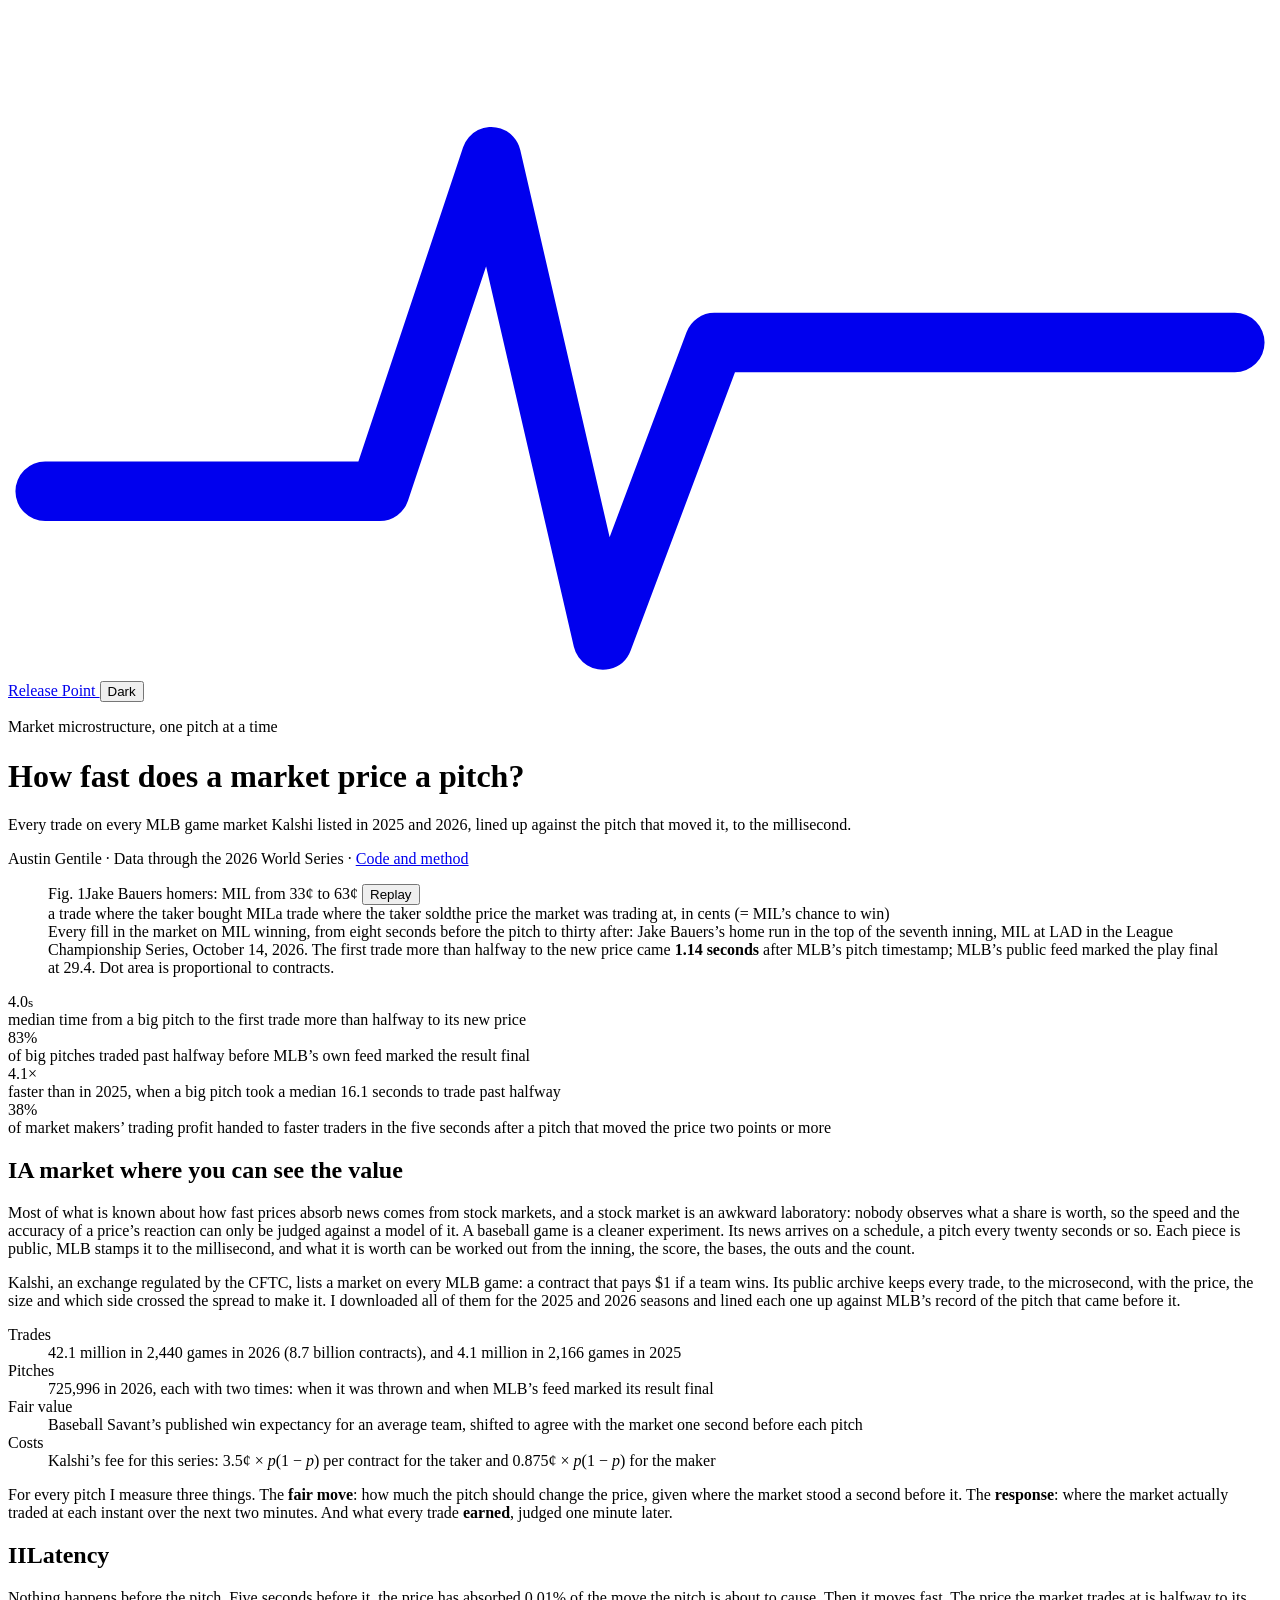
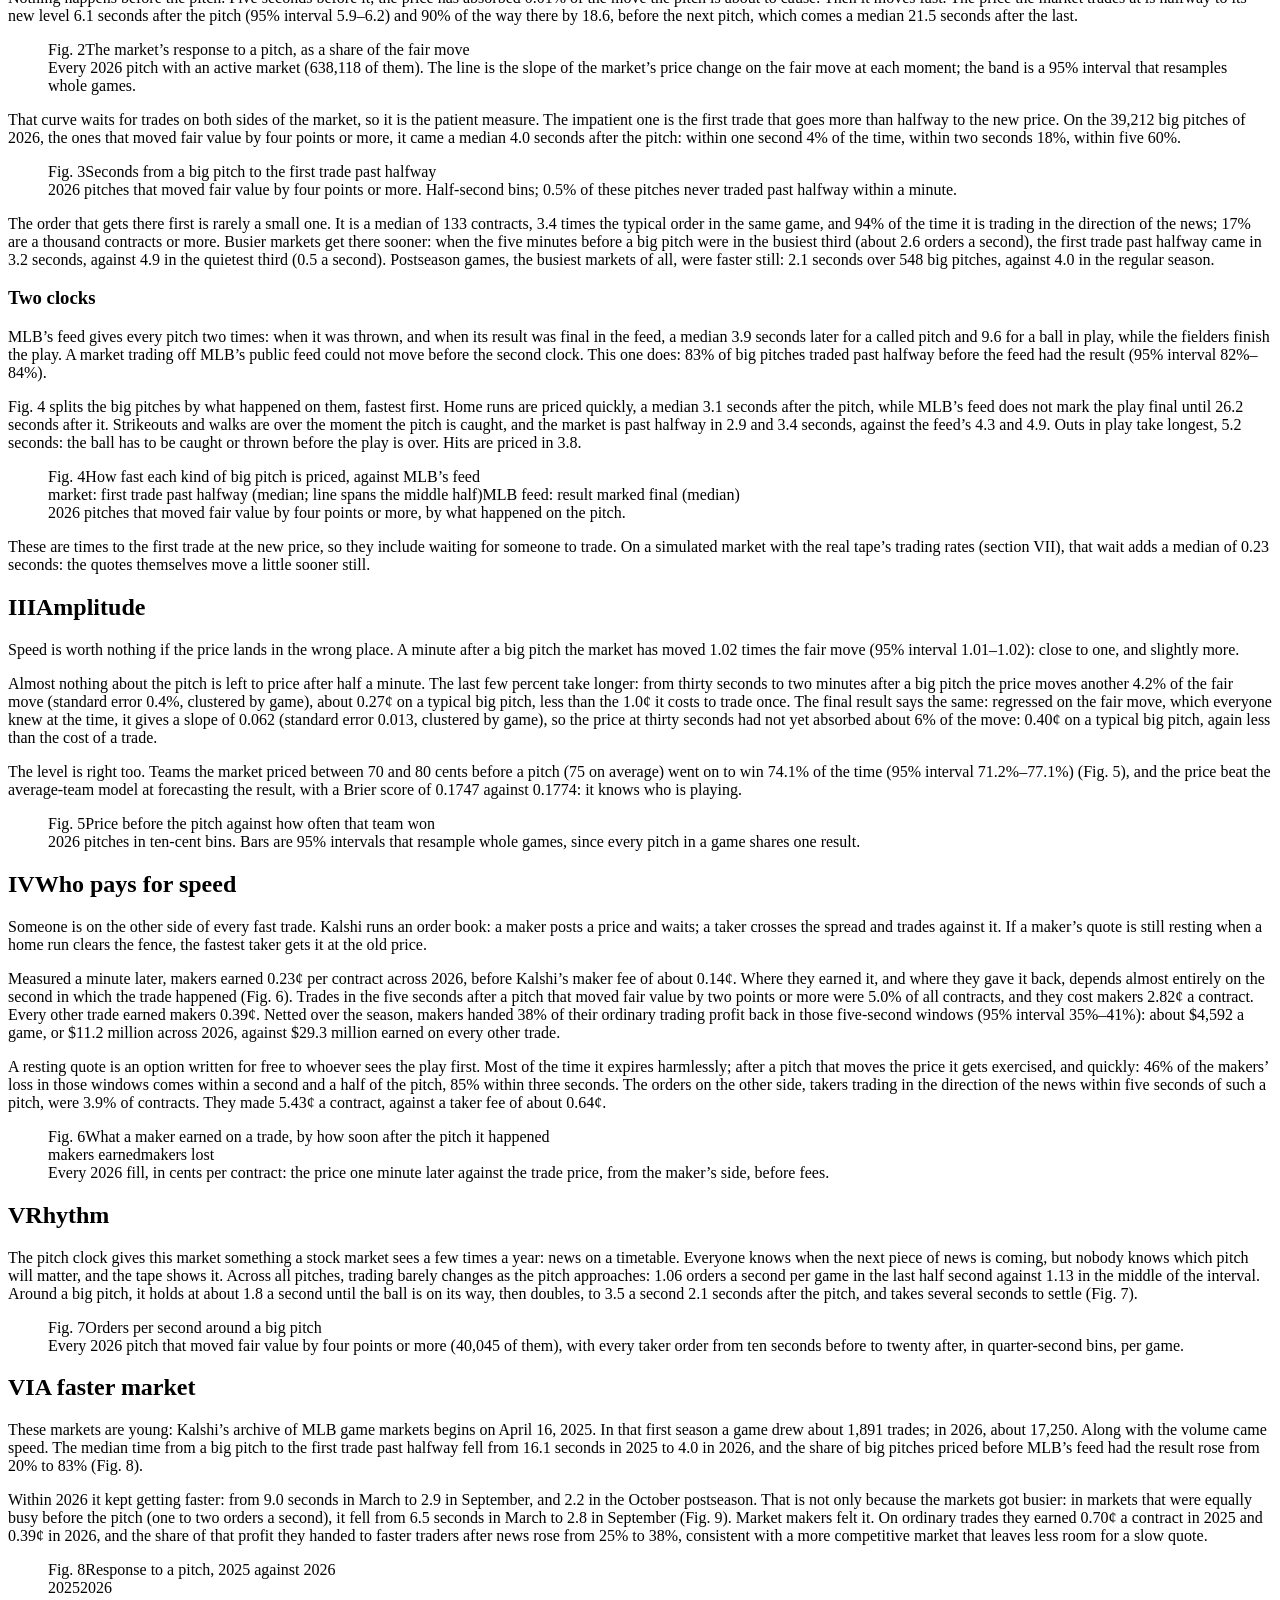
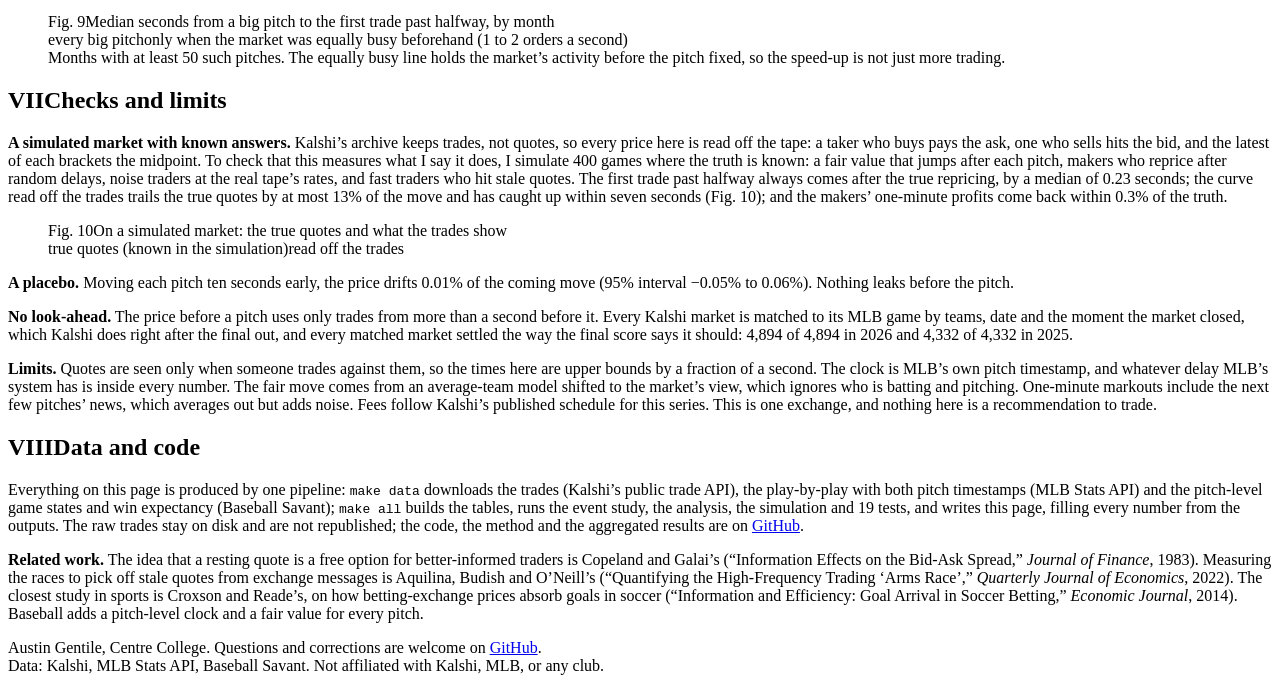
==== site/index.html @ 30d188ae "Add the page and share card" ====
<!doctype html>
<html lang="en">
<head>
<meta charset="utf-8">
<meta name="viewport" content="width=device-width, initial-scale=1">
<title>Release Point</title>
<meta name="description" content="How fast does a market price a pitch? 42.1 million trades on 2026 MLB game markets, lined up against every pitch to the millisecond.">
<meta property="og:title" content="Release Point: how fast does a market price a pitch?">
<meta property="og:description" content="42.1 million trades on 2026 MLB game markets, lined up against every pitch to the millisecond.">
<meta property="og:image" content="og.png">
<meta name="twitter:card" content="summary_large_image">
<link rel="icon" href="data:image/svg+xml,%3Csvg xmlns='http://www.w3.org/2000/svg' viewBox='0 0 32 32'%3E%3Crect width='32' height='32' rx='6' fill='%231d1a16'/%3E%3Cpath d='M5 21h7l3-11 3 16 3-9h6' fill='none' stroke='%23f4efe4' stroke-width='2.2' stroke-linecap='round' stroke-linejoin='round'/%3E%3C/svg%3E">
<link rel="preconnect" href="https://fonts.googleapis.com">
<link rel="preconnect" href="https://fonts.gstatic.com" crossorigin>
<link href="https://fonts.googleapis.com/css2?family=Cormorant+Garamond:wght@500;600&family=Instrument+Sans:wght@400;500;600;700&family=Source+Serif+4:ital,opsz,wght@0,8..60,400;0,8..60,600;1,8..60,400&display=swap" rel="stylesheet">
<link rel="stylesheet" href="assets/style.css">
<script>
  try { const t = localStorage.getItem("rp-theme"); if (t) document.documentElement.dataset.theme = t; } catch (e) {}
</script>
</head>
<body>
<div class="bar">
  <a class="mark" href="./" aria-label="Release Point">
    <svg viewBox="0 0 34 18" aria-hidden="true"><path d="M1 13h9l3-9 3 13 3-8h14" fill="none" stroke="currentColor" stroke-width="1.6" stroke-linecap="round" stroke-linejoin="round"/></svg>
    Release Point
  </a>
  <button class="theme" id="theme" type="button">Dark</button>
</div>

<header class="open">
  <p class="kicker">Market microstructure, one pitch at a time</p>
  <h1>How fast does a market price a pitch?</h1>
  <p class="dek">Every trade on every MLB game market Kalshi listed in 2025 and 2026, lined up against the pitch that moved it, to the millisecond.</p>
  <p class="byline">Austin Gentile &middot; Data through the 2026 World Series &middot; <a href="https://github.com/AustinsAnalytics/release-point">Code and method</a></p>
</header>

<main>
<figure class="plate">
  <div class="plate-inner">
    <div class="fig-head"><span class="fig-no">Fig. 1</span><span class="fig-title">Jake Bauers homers: MIL from 33&cent; to 63&cent;</span>
      <button class="replay" id="replay" type="button">Replay</button></div>
    <div class="legend"><span><i class="dot" style="background:var(--blue)"></i>a trade where the taker bought MIL</span><span><i class="dot" style="background:var(--red)"></i>a trade where the taker sold</span><span><i style="background:var(--ink)"></i>the price the market was trading at, in cents (= MIL&rsquo;s chance to win)</span></div>
    <div class="chart" id="fig-hero"></div>
    <figcaption>Every fill in the market on MIL winning, from eight seconds before the pitch to thirty after: Jake Bauers&rsquo;s home run in the top of the seventh inning, MIL at LAD in the League Championship Series, October 14, 2026. The first trade more than halfway to the new price came <strong>1.14 seconds</strong> after MLB&rsquo;s pitch timestamp; MLB&rsquo;s public feed marked the play final at 29.4. Dot area is proportional to contracts.</figcaption>
  </div>
</figure>

<div class="readings">
  <div class="reading"><div class="v">4.0<small>s</small></div><div class="l">median time from a big pitch to the first trade more than halfway to its new price</div></div>
  <div class="reading"><div class="v">83%</div><div class="l">of big pitches traded past halfway before MLB&rsquo;s own feed marked the result final</div></div>
  <div class="reading"><div class="v">4.1&times;</div><div class="l">faster than in 2025, when a big pitch took a median 16.1 seconds to trade past halfway</div></div>
  <div class="reading"><div class="v">38%</div><div class="l">of market makers&rsquo; trading profit handed to faster traders in the five seconds after a pitch that moved the price two points or more</div></div>
</div>

<section id="lab">
  <h2><span class="no">I</span>A market where you can see the value</h2>
  <div class="prose">
    <p>Most of what is known about how fast prices absorb news comes from stock markets, and a stock market is an awkward laboratory: nobody observes what a share is worth, so the speed and the accuracy of a price&rsquo;s reaction can only be judged against a model of it. A baseball game is a cleaner experiment. Its news arrives on a schedule, a pitch every twenty seconds or so. Each piece is public, MLB stamps it to the millisecond, and what it is worth can be worked out from the inning, the score, the bases, the outs and the count.</p>
    <p>Kalshi, an exchange regulated by the CFTC, lists a market on every MLB game: a contract that pays $1 if a team wins. Its public archive keeps every trade, to the microsecond, with the price, the size and which side crossed the spread to make it. I downloaded all of them for the 2025 and 2026 seasons and lined each one up against MLB&rsquo;s record of the pitch that came before it.</p>
    <dl class="facts">
      <dt>Trades</dt><dd><span class="num">42.1 million</span> in 2,440 games in 2026 (8.7 billion contracts), and <span class="num">4.1 million</span> in 2,166 games in 2025</dd>
      <dt>Pitches</dt><dd><span class="num">725,996</span> in 2026, each with two times: when it was thrown and when MLB&rsquo;s feed marked its result final</dd>
      <dt>Fair value</dt><dd>Baseball Savant&rsquo;s published win expectancy for an average team, shifted to agree with the market one second before each pitch</dd>
      <dt>Costs</dt><dd>Kalshi&rsquo;s fee for this series: 3.5&cent; &times; <i>p</i>(1 &minus; <i>p</i>) per contract for the taker and 0.875&cent; &times; <i>p</i>(1 &minus; <i>p</i>) for the maker</dd>
    </dl>
    <p>For every pitch I measure three things. The <strong>fair move</strong>: how much the pitch should change the price, given where the market stood a second before it. The <strong>response</strong>: where the market actually traded at each instant over the next two minutes. And what every trade <strong>earned</strong>, judged one minute later.</p>
  </div>
</section>

<section id="speed">
  <h2><span class="no">II</span>Latency</h2>
  <div class="prose">
    <p>Nothing happens before the pitch. Five seconds before it, the price has absorbed 0.01% of the move the pitch is about to cause. Then it moves fast. The price the market trades at is halfway to its new level <span class="num">6.1</span> seconds after the pitch (95% interval 5.9&ndash;6.2) and 90% of the way there by <span class="num">18.6</span>, before the next pitch, which comes a median 21.5 seconds after the last.</p>
  </div>
</section>
<figure class="plate">
  <div class="plate-inner">
    <div class="fig-head"><span class="fig-no">Fig. 2</span><span class="fig-title">The market&rsquo;s response to a pitch, as a share of the fair move</span></div>
    <div class="chart" id="fig-response" data-t50="6.055" data-t90="18.578"></div>
    <figcaption>Every 2026 pitch with an active market (638,118 of them). The line is the slope of the market&rsquo;s price change on the fair move at each moment; the band is a 95% interval that resamples whole games.</figcaption>
  </div>
</figure>
<section>
  <div class="prose">
    <p>That curve waits for trades on both sides of the market, so it is the patient measure. The impatient one is the first trade that goes more than halfway to the new price. On the 39,212 big pitches of 2026, the ones that moved fair value by four points or more, it came a median <span class="num">4.0</span> seconds after the pitch: within one second 4% of the time, within two seconds 18%, within five 60%.</p>
  </div>
</section>
<figure class="plate">
  <div class="plate-inner">
    <div class="fig-head"><span class="fig-no">Fig. 3</span><span class="fig-title">Seconds from a big pitch to the first trade past halfway</span></div>
    <div class="chart" id="fig-half" data-median="3.971"></div>
    <figcaption>2026 pitches that moved fair value by four points or more. Half-second bins; 0.5% of these pitches never traded past halfway within a minute.</figcaption>
  </div>
</figure>
<section>
  <div class="prose">
    <p>The order that gets there first is rarely a small one. It is a median of 133 contracts, 3.4 times the typical order in the same game, and 94% of the time it is trading in the direction of the news; 17% are a thousand contracts or more. Busier markets get there sooner: when the five minutes before a big pitch were in the busiest third (about 2.6 orders a second), the first trade past halfway came in 3.2 seconds, against 4.9 in the quietest third (0.5 a second). Postseason games, the busiest markets of all, were faster still: 2.1 seconds over 548 big pitches, against 4.0 in the regular season.</p>
  </div>
</section>
<section>
  <div class="prose">
    <h3>Two clocks</h3>
    <p>MLB&rsquo;s feed gives every pitch two times: when it was thrown, and when its result was final in the feed, a median 3.9 seconds later for a called pitch and 9.6 for a ball in play, while the fielders finish the play. A market trading off MLB&rsquo;s public feed could not move before the second clock. This one does: 83% of big pitches traded past halfway before the feed had the result (95% interval 82%&ndash;84%).</p>
    <p>Fig. 4 splits the big pitches by what happened on them, fastest first. Home runs are priced quickly, a median 3.1 seconds after the pitch, while MLB&rsquo;s feed does not mark the play final until 26.2 seconds after it. Strikeouts and walks are over the moment the pitch is caught, and the market is past halfway in 2.9 and 3.4 seconds, against the feed&rsquo;s 4.3 and 4.9. Outs in play take longest, 5.2 seconds: the ball has to be caught or thrown before the play is over. Hits are priced in 3.8.</p>
  </div>
</section>
<figure class="plate">
  <div class="plate-inner">
    <div class="fig-head"><span class="fig-no">Fig. 4</span><span class="fig-title">How fast each kind of big pitch is priced, against MLB&rsquo;s feed</span></div>
    <div class="legend"><span><i class="dot" style="background:var(--blue)"></i>market: first trade past halfway (median; line spans the middle half)</span><span><i class="dot" style="background:var(--red)"></i>MLB feed: result marked final (median)</span></div>
    <div class="chart" id="fig-kinds"></div>
    <figcaption>2026 pitches that moved fair value by four points or more, by what happened on the pitch.</figcaption>
  </div>
</figure>
<section>
  <div class="prose">
    <p class="aside">These are times to the first trade at the new price, so they include waiting for someone to trade. On a simulated market with the real tape&rsquo;s trading rates (section VII), that wait adds a median of 0.23 seconds: the quotes themselves move a little sooner still.</p>
  </div>
</section>

<section id="accuracy">
  <h2><span class="no">III</span>Amplitude</h2>
  <div class="prose">
    <p>Speed is worth nothing if the price lands in the wrong place. A minute after a big pitch the market has moved <span class="num">1.02</span> times the fair move (95% interval 1.01&ndash;1.02): close to one, and slightly more.</p>
    <p>Almost nothing about the pitch is left to price after half a minute. The last few percent take longer: from thirty seconds to two minutes after a big pitch the price moves another 4.2% of the fair move (standard error 0.4%, clustered by game), about 0.27&cent; on a typical big pitch, less than the 1.0&cent; it costs to trade once. The final result says the same: regressed on the fair move, which everyone knew at the time, it gives a slope of 0.062 (standard error 0.013, clustered by game), so the price at thirty seconds had not yet absorbed about 6% of the move: 0.40&cent; on a typical big pitch, again less than the cost of a trade.</p>
    <p>The level is right too. Teams the market priced between 70 and 80 cents before a pitch (75 on average) went on to win 74.1% of the time (95% interval 71.2%&ndash;77.1%) (Fig. 5), and the price beat the average-team model at forecasting the result, with a Brier score of 0.1747 against 0.1774: it knows who is playing.</p>
  </div>
</section>
<figure class="plate">
  <div class="plate-inner">
    <div class="fig-head"><span class="fig-no">Fig. 5</span><span class="fig-title">Price before the pitch against how often that team won</span></div>
    <div class="chart" id="fig-cal" style="max-width:520px"></div>
    <figcaption>2026 pitches in ten-cent bins. Bars are 95% intervals that resample whole games, since every pitch in a game shares one result.</figcaption>
  </div>
</figure>

<section id="cost">
  <h2><span class="no">IV</span>Who pays for speed</h2>
  <div class="prose">
    <p>Someone is on the other side of every fast trade. Kalshi runs an order book: a maker posts a price and waits; a taker crosses the spread and trades against it. If a maker&rsquo;s quote is still resting when a home run clears the fence, the fastest taker gets it at the old price.</p>
    <p>Measured a minute later, makers earned 0.23&cent; per contract across 2026, before Kalshi&rsquo;s maker fee of about 0.14&cent;. Where they earned it, and where they gave it back, depends almost entirely on the second in which the trade happened (Fig. 6). Trades in the five seconds after a pitch that moved fair value by two points or more were 5.0% of all contracts, and they cost makers 2.82&cent; a contract. Every other trade earned makers 0.39&cent;. Netted over the season, makers handed 38% of their ordinary trading profit back in those five-second windows (95% interval 35%&ndash;41%): about $4,592 a game, or $11.2 million across 2026, against $29.3 million earned on every other trade.</p>
    <p>A resting quote is an option written for free to whoever sees the play first. Most of the time it expires harmlessly; after a pitch that moves the price it gets exercised, and quickly: 46% of the makers&rsquo; loss in those windows comes within a second and a half of the pitch, 85% within three seconds. The orders on the other side, takers trading in the direction of the news within five seconds of such a pitch, were 3.9% of contracts. They made 5.43&cent; a contract, against a taker fee of about 0.64&cent;.</p>
  </div>
</section>
<figure class="plate">
  <div class="plate-inner">
    <div class="fig-head"><span class="fig-no">Fig. 6</span><span class="fig-title">What a maker earned on a trade, by how soon after the pitch it happened</span></div>
    <div class="legend"><span><i class="band" style="background:var(--blue)"></i>makers earned</span><span><i class="band" style="background:var(--red)"></i>makers lost</span></div>
    <div class="chart" id="fig-markouts"></div>
    <figcaption>Every 2026 fill, in cents per contract: the price one minute later against the trade price, from the maker&rsquo;s side, before fees.</figcaption>
  </div>
</figure>

<section id="rhythm">
  <h2><span class="no">V</span>Rhythm</h2>
  <div class="prose">
    <p>The pitch clock gives this market something a stock market sees a few times a year: news on a timetable. Everyone knows when the next piece of news is coming, but nobody knows which pitch will matter, and the tape shows it. Across all pitches, trading barely changes as the pitch approaches: 1.06 orders a second per game in the last half second against 1.13 in the middle of the interval. Around a big pitch, it holds at about 1.8 a second until the ball is on its way, then doubles, to 3.5 a second 2.1 seconds after the pitch, and takes several seconds to settle (Fig. 7).</p>
  </div>
</section>
<figure class="plate">
  <div class="plate-inner">
    <div class="fig-head"><span class="fig-no">Fig. 7</span><span class="fig-title">Orders per second around a big pitch</span></div>
    <div class="chart" id="fig-pulse"></div>
    <figcaption>Every 2026 pitch that moved fair value by four points or more (40,045 of them), with every taker order from ten seconds before to twenty after, in quarter-second bins, per game.</figcaption>
  </div>
</figure>

<section id="seasons">
  <h2><span class="no">VI</span>A faster market</h2>
  <div class="prose">
    <p>These markets are young: Kalshi&rsquo;s archive of MLB game markets begins on April 16, 2025. In that first season a game drew about 1,891 trades; in 2026, about 17,250. Along with the volume came speed. The median time from a big pitch to the first trade past halfway fell from 16.1 seconds in 2025 to 4.0 in 2026, and the share of big pitches priced before MLB&rsquo;s feed had the result rose from 20% to 83% (Fig. 8).</p>
    <p>Within 2026 it kept getting faster: from 9.0 seconds in March to 2.9 in September, and 2.2 in the October postseason. That is not only because the markets got busier: in markets that were equally busy before the pitch (one to two orders a second), it fell from 6.5 seconds in March to 2.8 in September (Fig. 9). Market makers felt it. On ordinary trades they earned 0.70&cent; a contract in 2025 and 0.39&cent; in 2026, and the share of that profit they handed to faster traders after news rose from 25% to 38%, consistent with a more competitive market that leaves less room for a slow quote.</p>
  </div>
</section>
<figure class="plate">
  <div class="plate-inner">
    <div class="fig-head"><span class="fig-no">Fig. 8</span><span class="fig-title">Response to a pitch, 2025 against 2026</span></div>
    <div class="legend"><span><i style="background:var(--red)"></i>2025</span><span><i style="background:var(--blue)"></i>2026</span></div>
    <div class="chart" id="fig-seasons"></div>
  </div>
</figure>
<figure class="plate">
  <div class="plate-inner">
    <div class="fig-head"><span class="fig-no">Fig. 9</span><span class="fig-title">Median seconds from a big pitch to the first trade past halfway, by month</span></div>
    <div class="legend"><span><i class="dot" style="background:var(--blue)"></i>every big pitch</span><span><i class="dot" style="background:var(--red)"></i>only when the market was equally busy beforehand (1 to 2 orders a second)</span></div>
    <div class="chart" id="fig-monthly"></div>
    <figcaption>Months with at least 50 such pitches. The equally busy line holds the market&rsquo;s activity before the pitch fixed, so the speed-up is not just more trading.</figcaption>
  </div>
</figure>

<section id="checks">
  <h2><span class="no">VII</span>Checks and limits</h2>
  <div class="prose">
    <p><strong>A simulated market with known answers.</strong> Kalshi&rsquo;s archive keeps trades, not quotes, so every price here is read off the tape: a taker who buys pays the ask, one who sells hits the bid, and the latest of each brackets the midpoint. To check that this measures what I say it does, I simulate 400 games where the truth is known: a fair value that jumps after each pitch, makers who reprice after random delays, noise traders at the real tape&rsquo;s rates, and fast traders who hit stale quotes. The first trade past halfway always comes after the true repricing, by a median of 0.23 seconds; the curve read off the trades trails the true quotes by at most 13% of the move and has caught up within seven seconds (Fig. 10); and the makers&rsquo; one-minute profits come back within 0.3% of the truth.</p>
  </div>
</section>
<figure class="plate">
  <div class="plate-inner">
    <div class="fig-head"><span class="fig-no">Fig. 10</span><span class="fig-title">On a simulated market: the true quotes and what the trades show</span></div>
    <div class="legend"><span><i style="background:var(--red)"></i>true quotes (known in the simulation)</span><span><i style="background:var(--blue)"></i>read off the trades</span></div>
    <div class="chart" id="fig-sim"></div>
  </div>
</figure>
<section>
  <div class="prose">
    <p><strong>A placebo.</strong> Moving each pitch ten seconds early, the price drifts 0.01% of the coming move (95% interval −0.05% to 0.06%). Nothing leaks before the pitch.</p>
    <p><strong>No look-ahead.</strong> The price before a pitch uses only trades from more than a second before it. Every Kalshi market is matched to its MLB game by teams, date and the moment the market closed, which Kalshi does right after the final out, and every matched market settled the way the final score says it should: 4,894 of 4,894 in 2026 and 4,332 of 4,332 in 2025.</p>
    <p><strong>Limits.</strong> Quotes are seen only when someone trades against them, so the times here are upper bounds by a fraction of a second. The clock is MLB&rsquo;s own pitch timestamp, and whatever delay MLB&rsquo;s system has is inside every number. The fair move comes from an average-team model shifted to the market&rsquo;s view, which ignores who is batting and pitching. One-minute markouts include the next few pitches&rsquo; news, which averages out but adds noise. Fees follow Kalshi&rsquo;s published schedule for this series. This is one exchange, and nothing here is a recommendation to trade.</p>
  </div>
</section>

<section id="method">
  <h2><span class="no">VIII</span>Data and code</h2>
  <div class="prose">
    <p>Everything on this page is produced by one pipeline: <code>make data</code> downloads the trades (Kalshi&rsquo;s public trade API), the play-by-play with both pitch timestamps (MLB Stats API) and the pitch-level game states and win expectancy (Baseball Savant); <code>make all</code> builds the tables, runs the event study, the analysis, the simulation and 19 tests, and writes this page, filling every number from the outputs. The raw trades stay on disk and are not republished; the code, the method and the aggregated results are on <a href="https://github.com/AustinsAnalytics/release-point">GitHub</a>.</p>
    <p><strong>Related work.</strong> The idea that a resting quote is a free option for better-informed traders is Copeland and Galai&rsquo;s (&ldquo;Information Effects on the Bid-Ask Spread,&rdquo; <i>Journal of Finance</i>, 1983). Measuring the races to pick off stale quotes from exchange messages is Aquilina, Budish and O&rsquo;Neill&rsquo;s (&ldquo;Quantifying the High-Frequency Trading &lsquo;Arms Race&rsquo;,&rdquo; <i>Quarterly Journal of Economics</i>, 2022). The closest study in sports is Croxson and Reade&rsquo;s, on how betting-exchange prices absorb goals in soccer (&ldquo;Information and Efficiency: Goal Arrival in Soccer Betting,&rdquo; <i>Economic Journal</i>, 2014). Baseball adds a pitch-level clock and a fair value for every pitch.</p>
  </div>
</section>
</main>

<footer>
  <div class="cols">
    <div>Austin Gentile, Centre College. Questions and corrections are welcome on <a href="https://github.com/AustinsAnalytics/release-point">GitHub</a>.</div>
    <div>Data: Kalshi, MLB Stats API, Baseball Savant. Not affiliated with Kalshi, MLB, or any club.</div>
  </div>
</footer>

<script src="assets/charts.js"></script>
<script src="assets/figures.js"></script>
<script>
  (() => {
    const b = document.getElementById("theme");
    const dark = () => document.documentElement.dataset.theme ? document.documentElement.dataset.theme === "dark"
      : matchMedia("(prefers-color-scheme: dark)").matches;
    const label = () => (b.textContent = dark() ? "Light" : "Dark");
    label();
    b.addEventListener("click", () => {
      const t = dark() ? "light" : "dark";
      document.documentElement.dataset.theme = t;
      try { localStorage.setItem("rp-theme", t); } catch (e) {}
      label();
      window.dispatchEvent(new Event("themechange"));
    });
    matchMedia("(prefers-color-scheme: dark)").addEventListener("change", () => { label(); window.dispatchEvent(new Event("themechange")); });
  })();
</script>
</body>
</html>
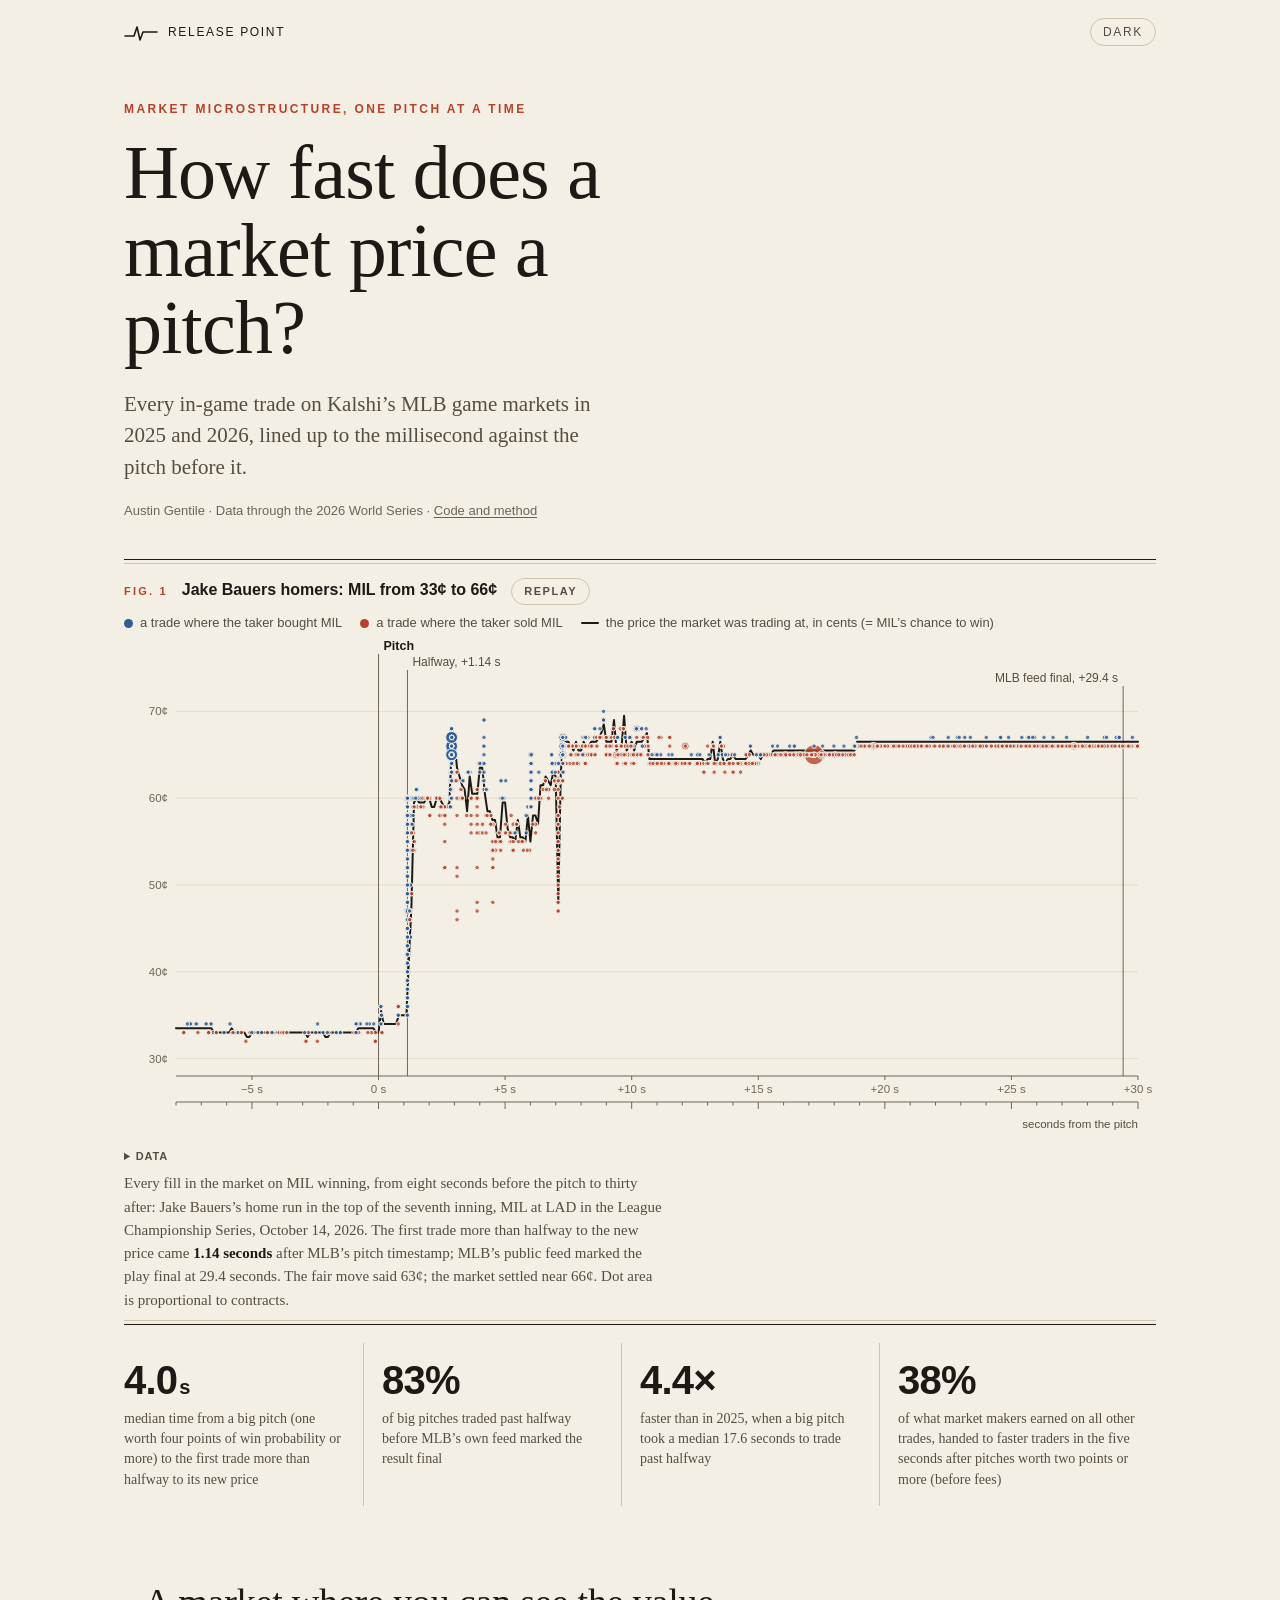
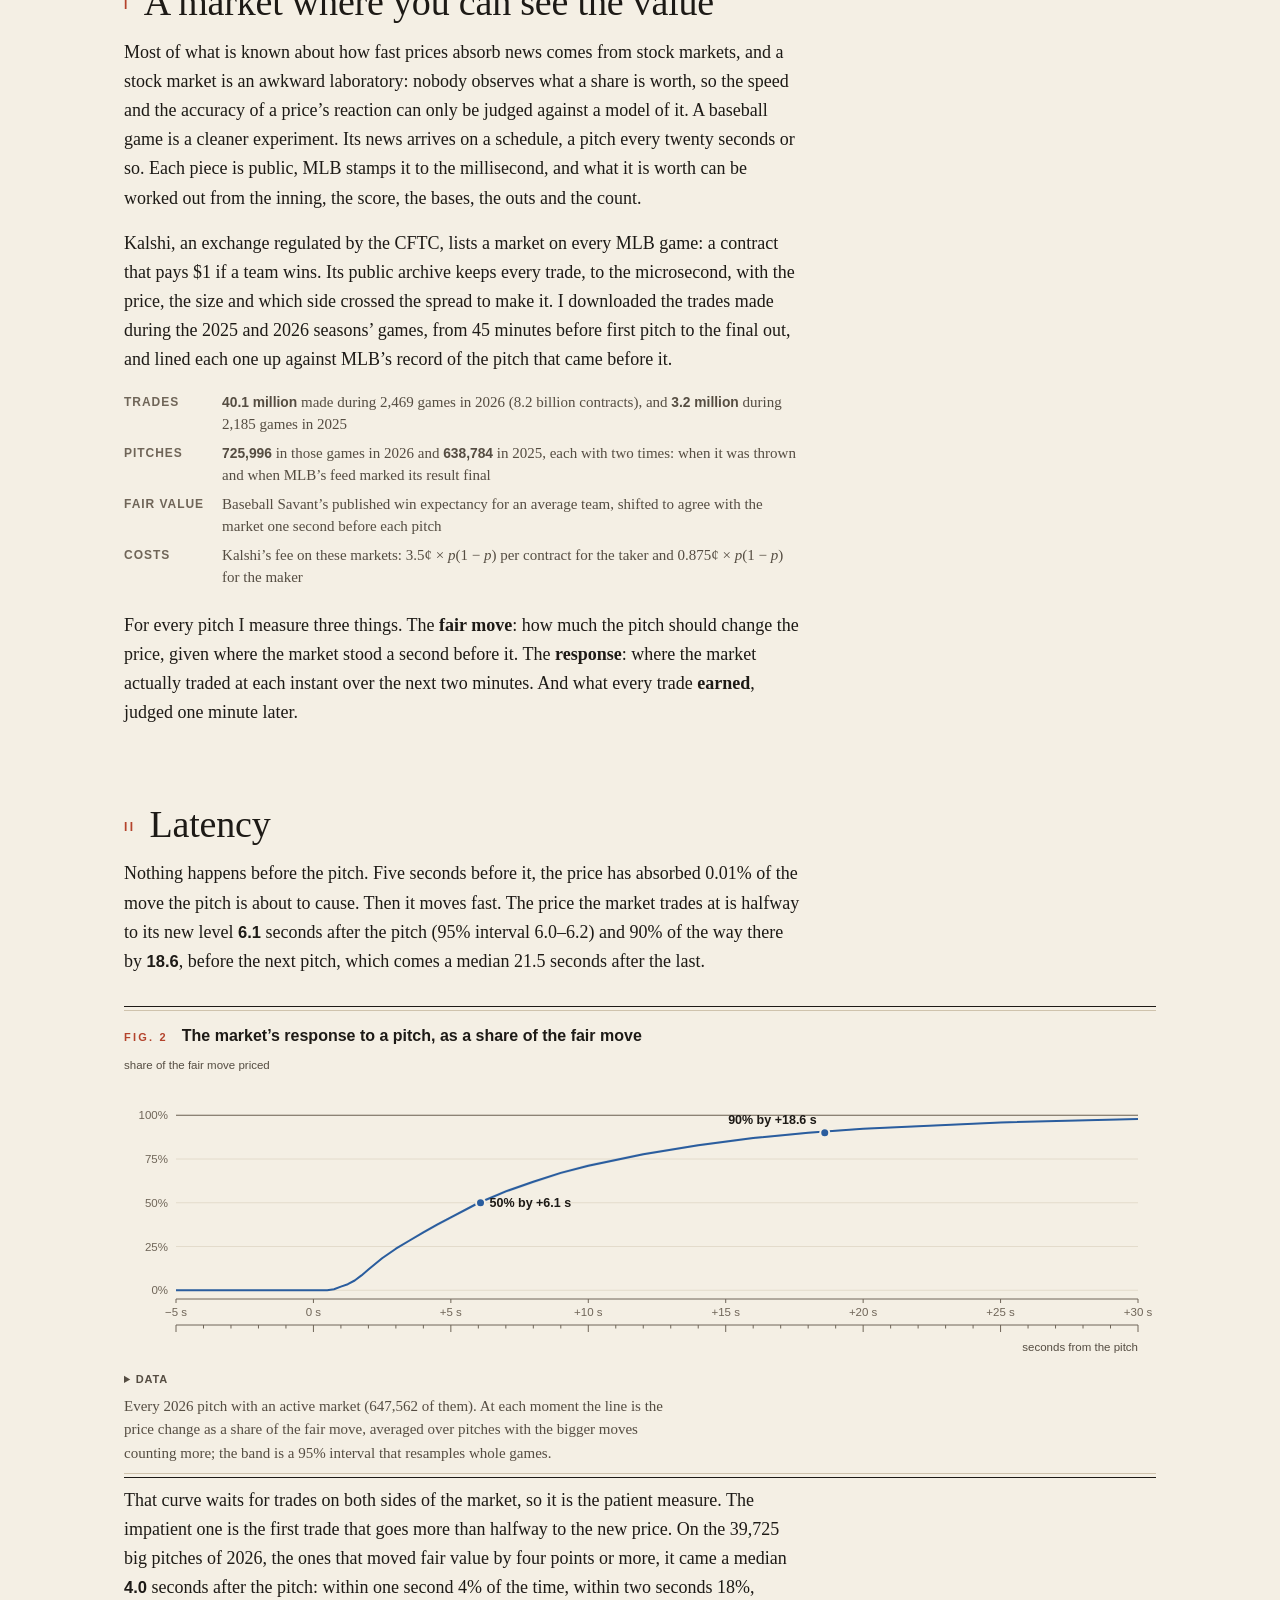
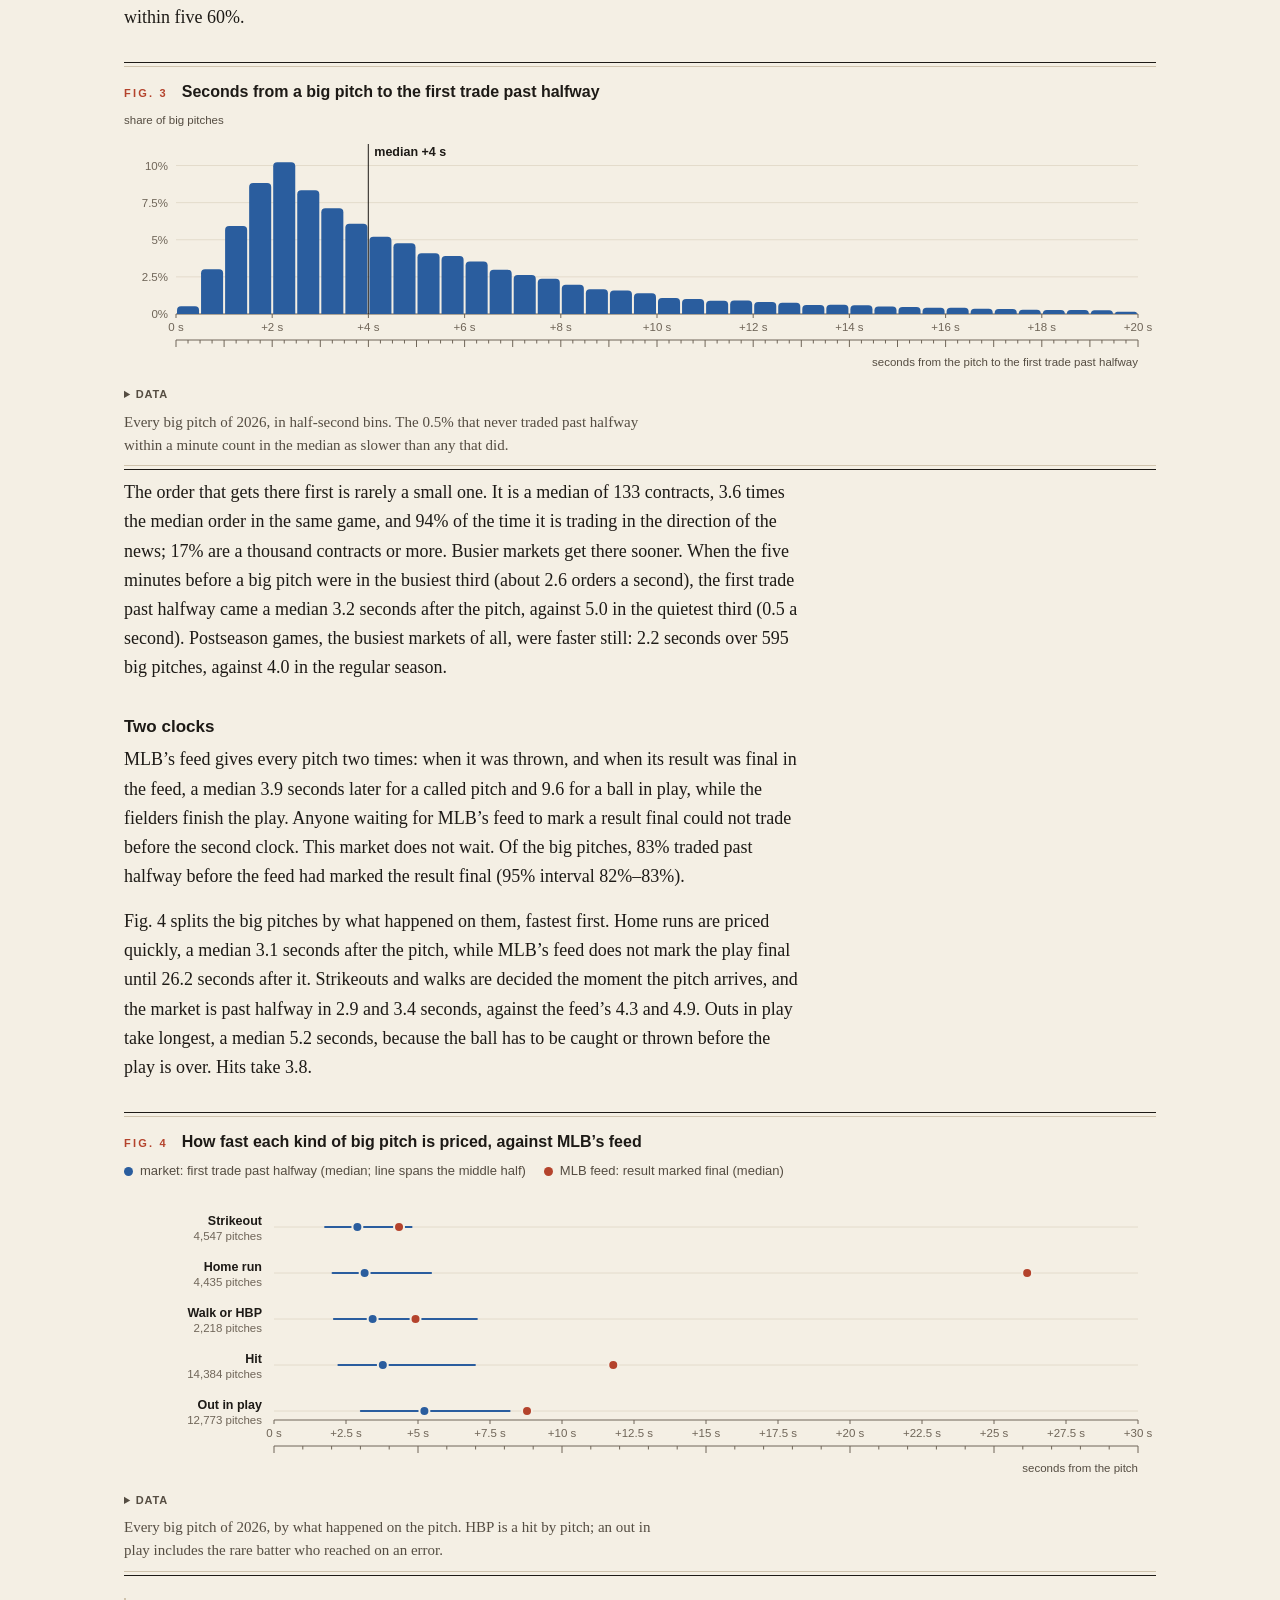
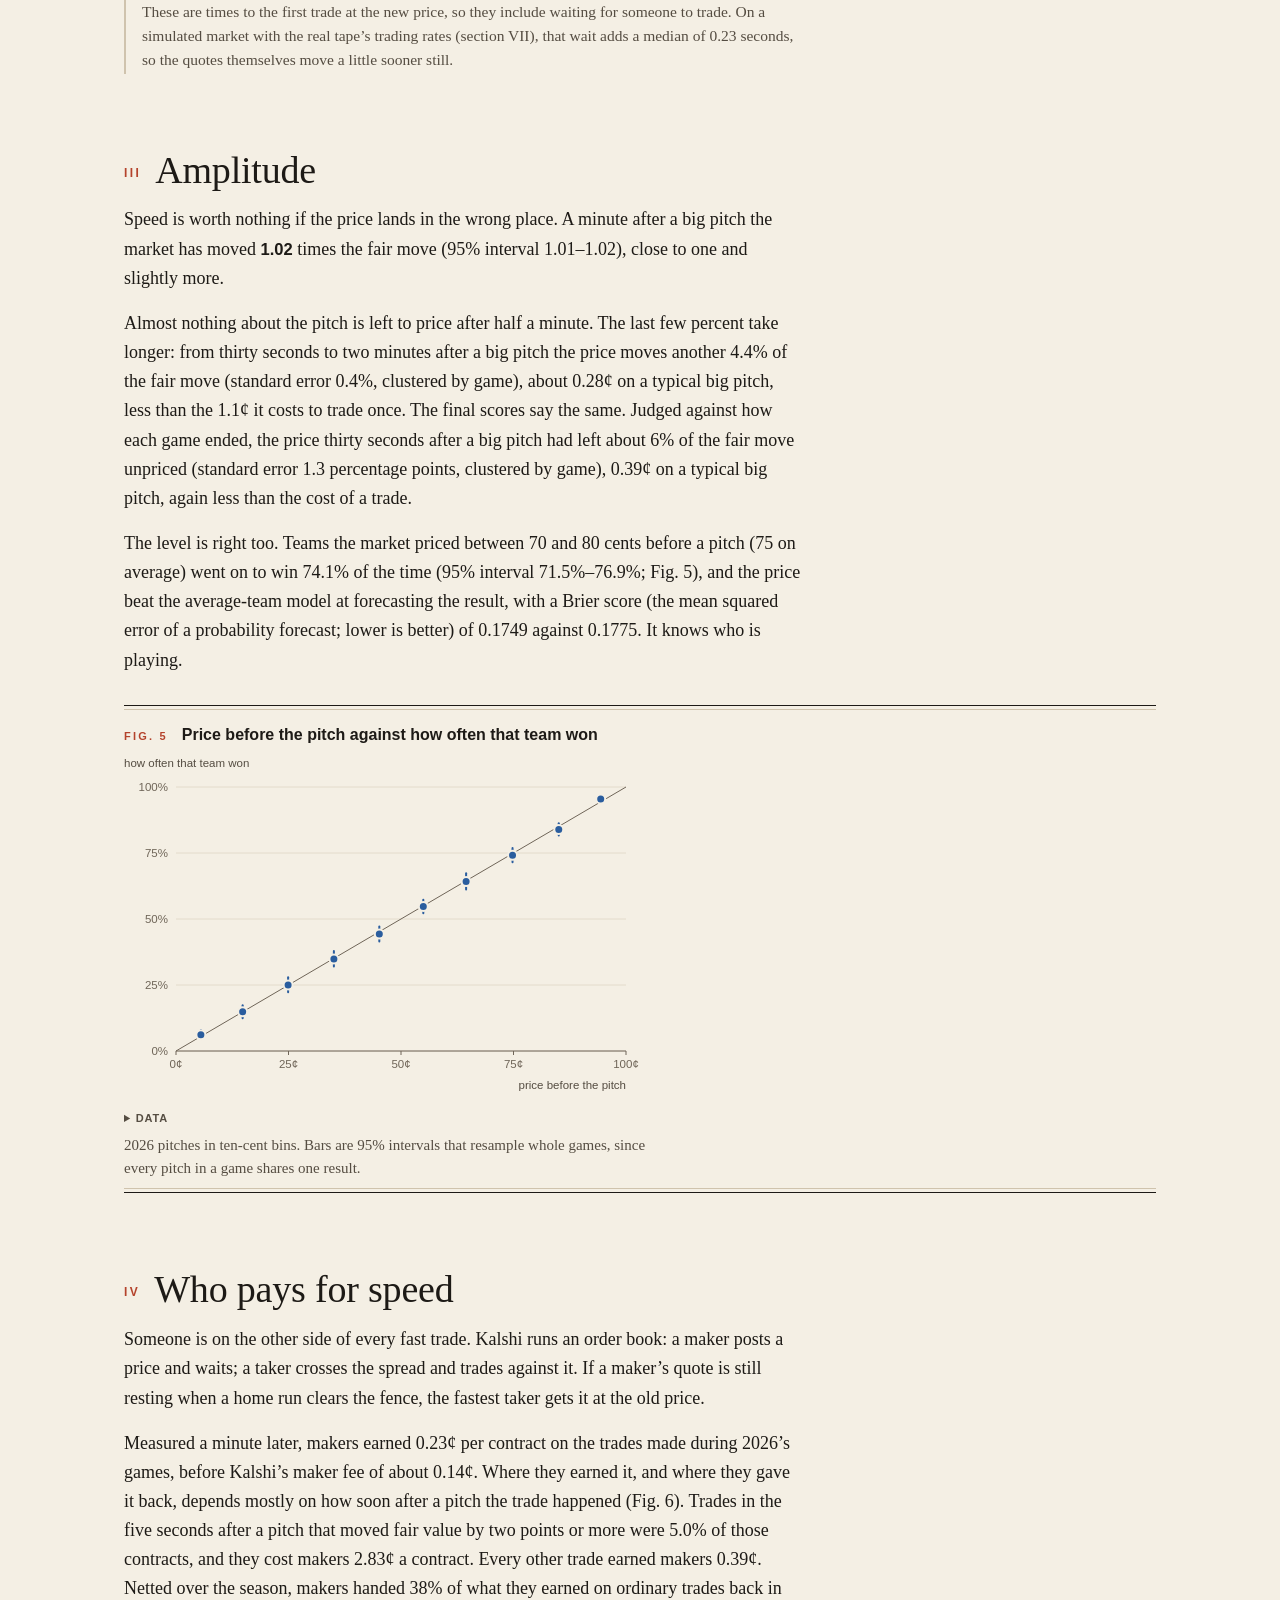
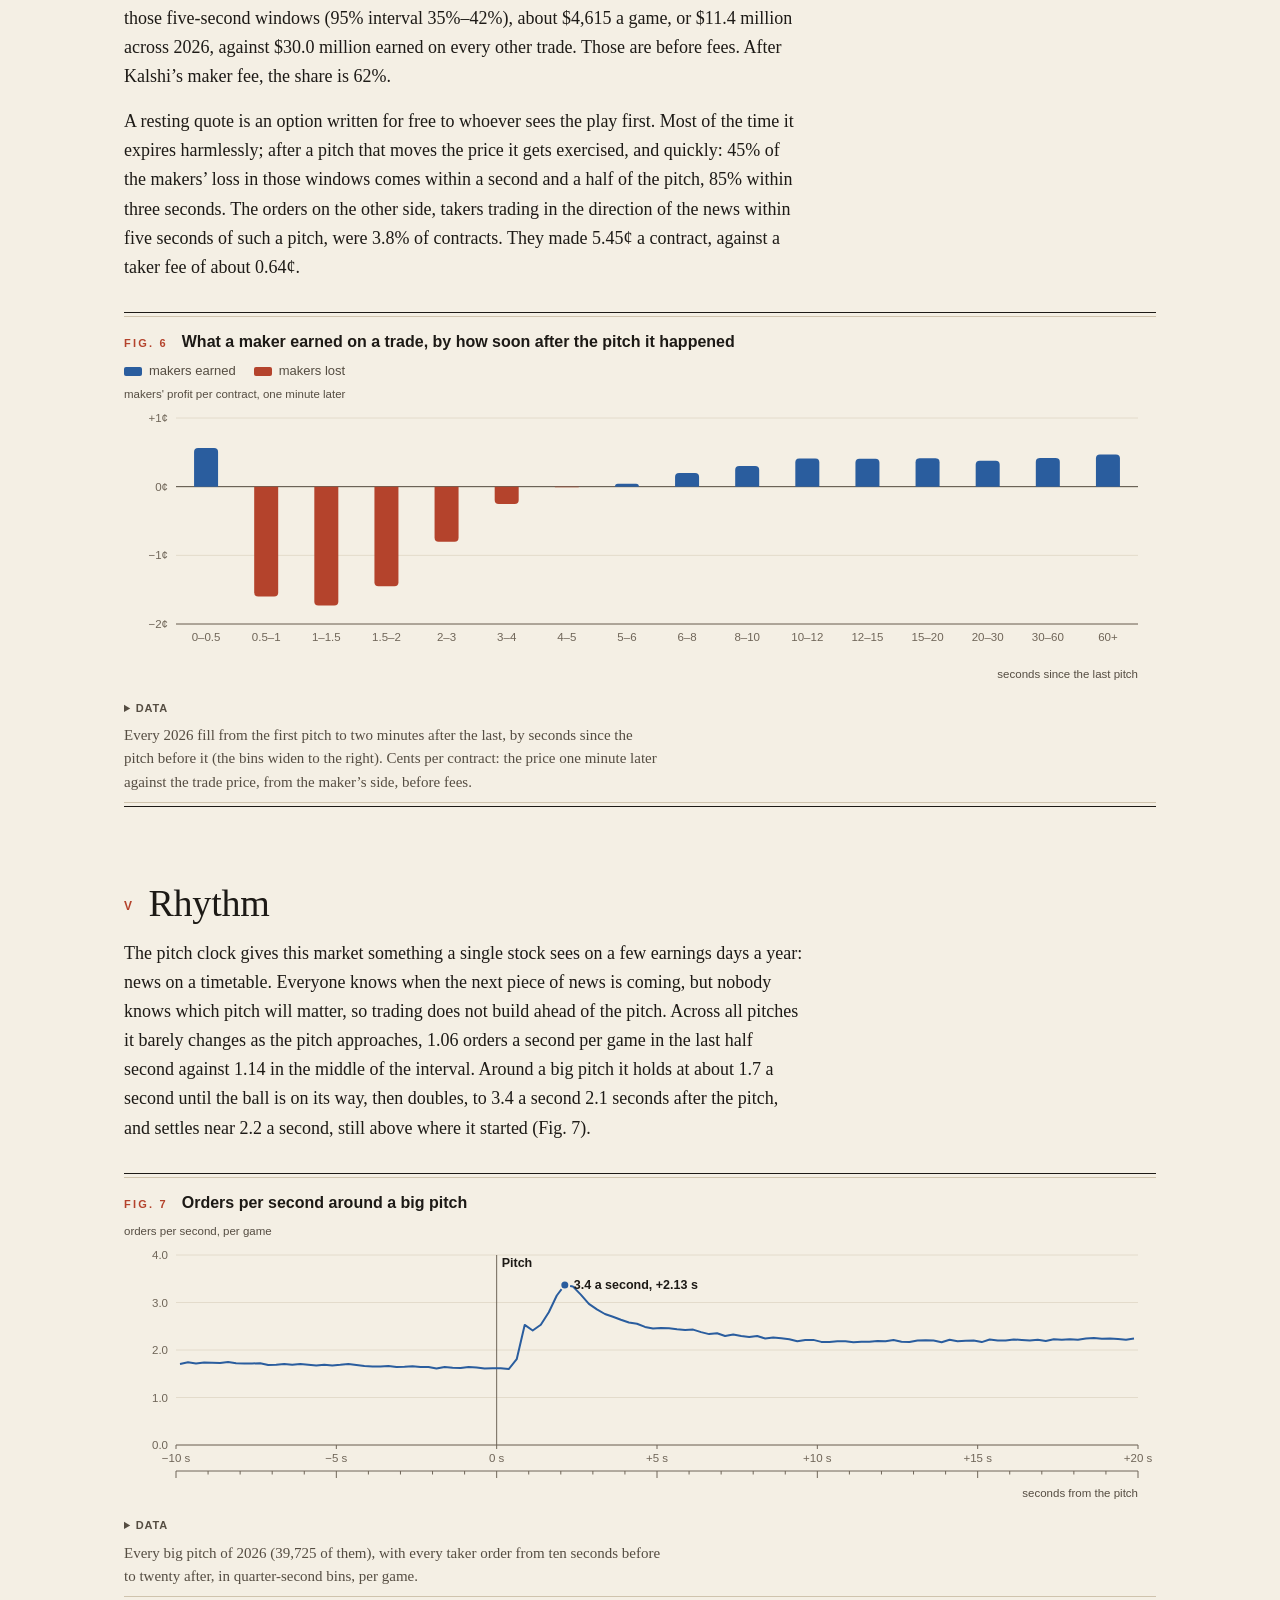
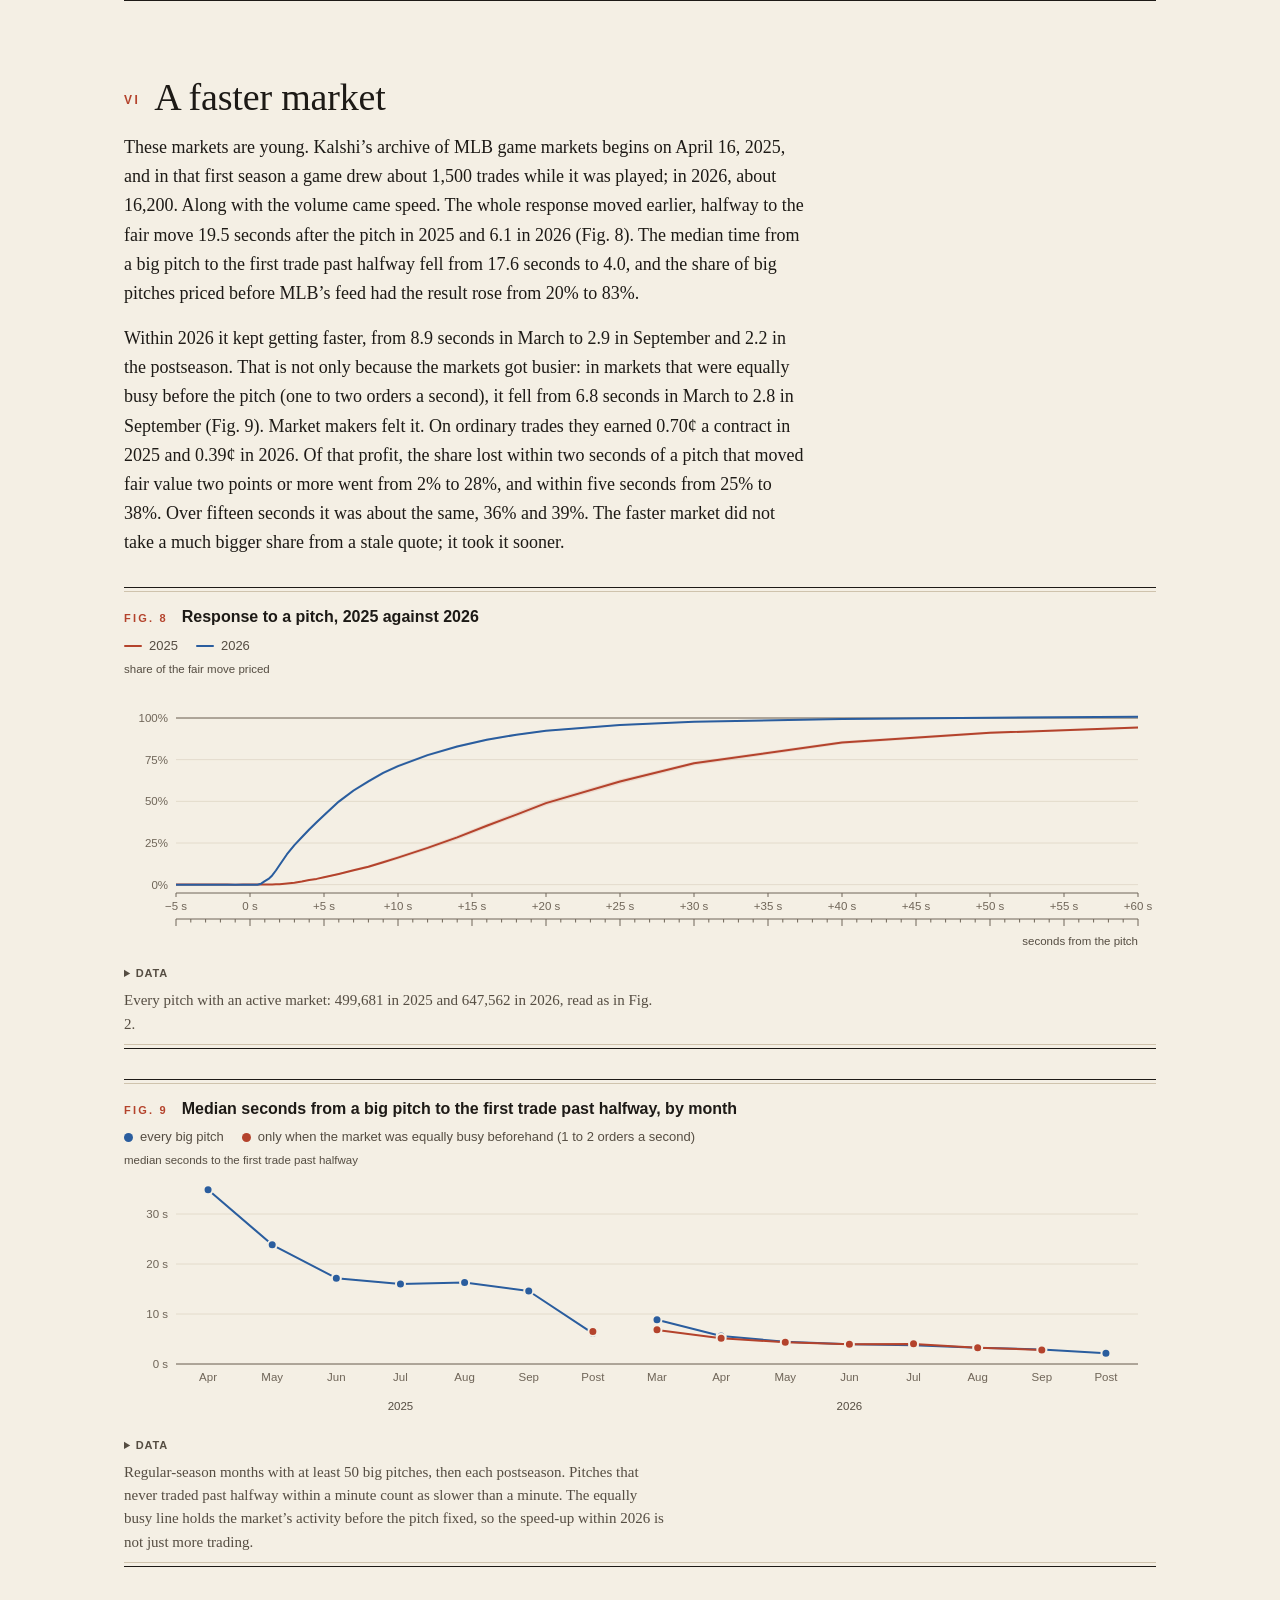
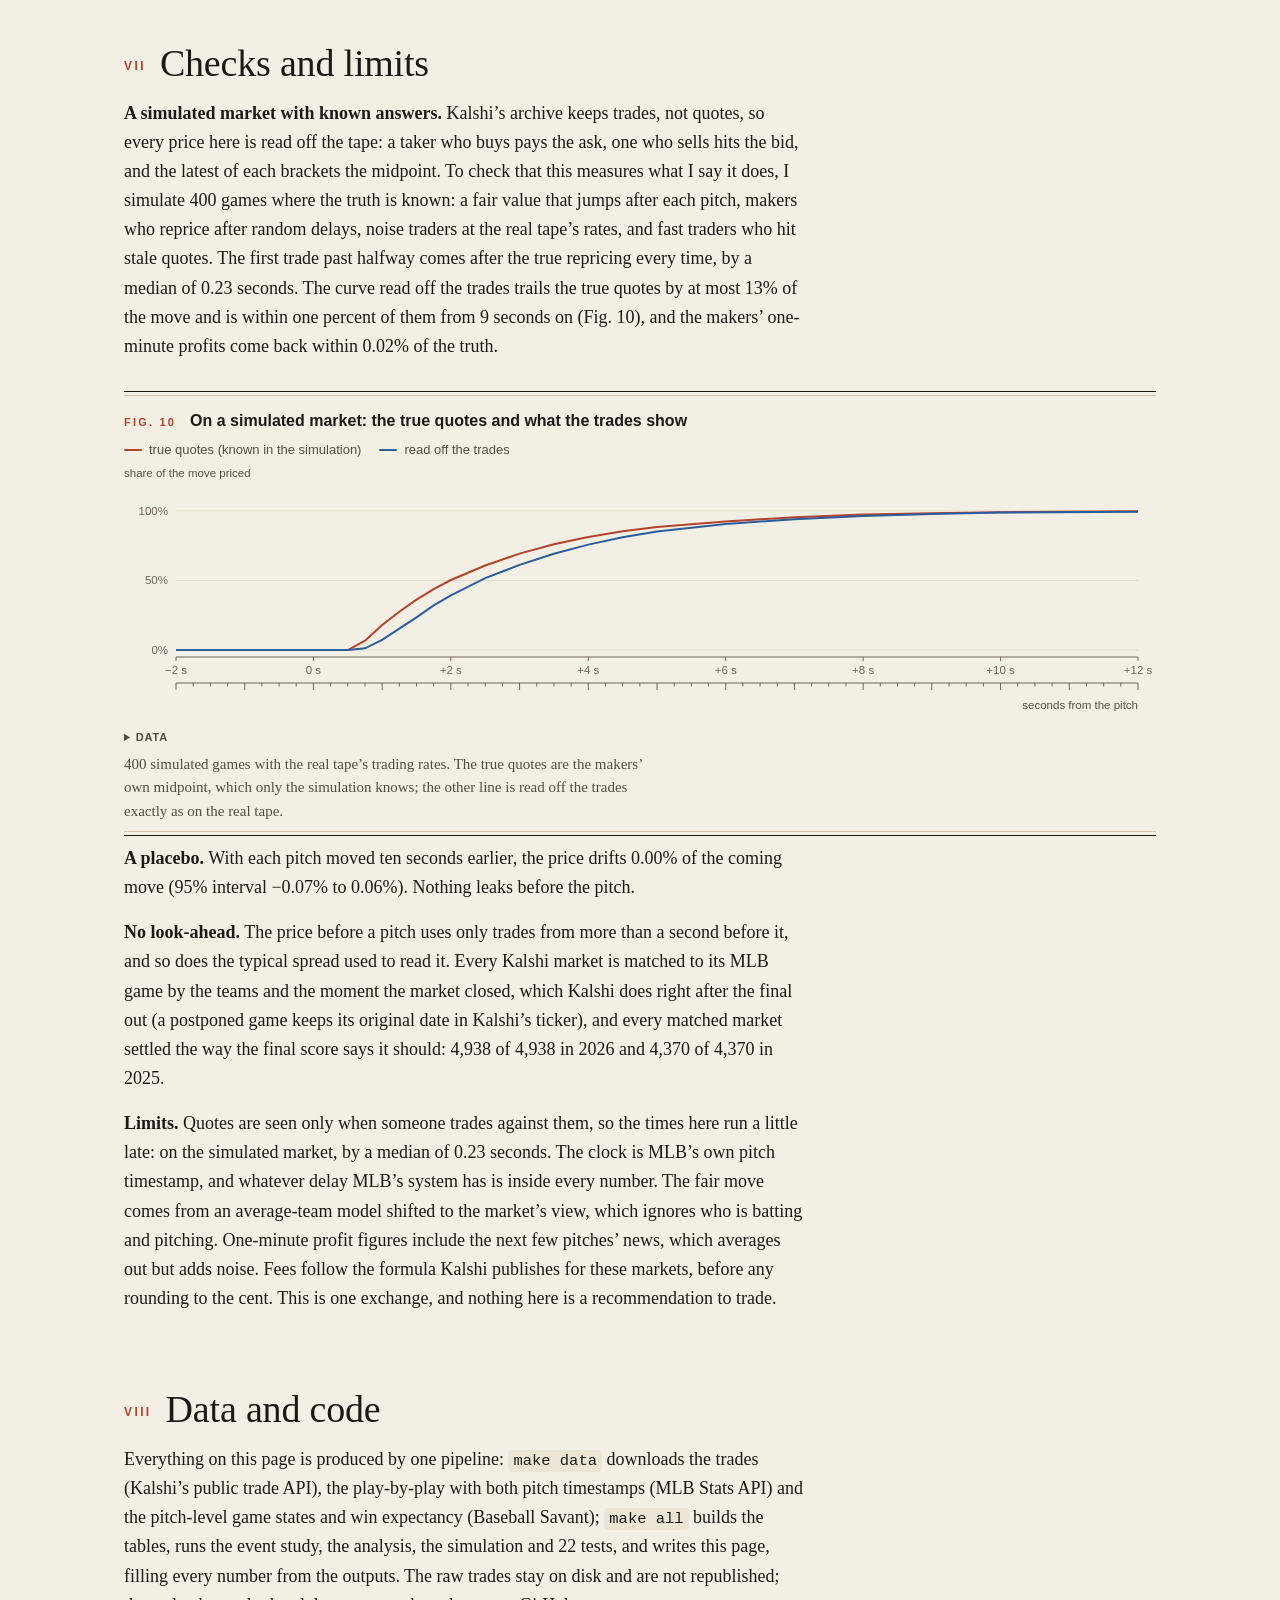
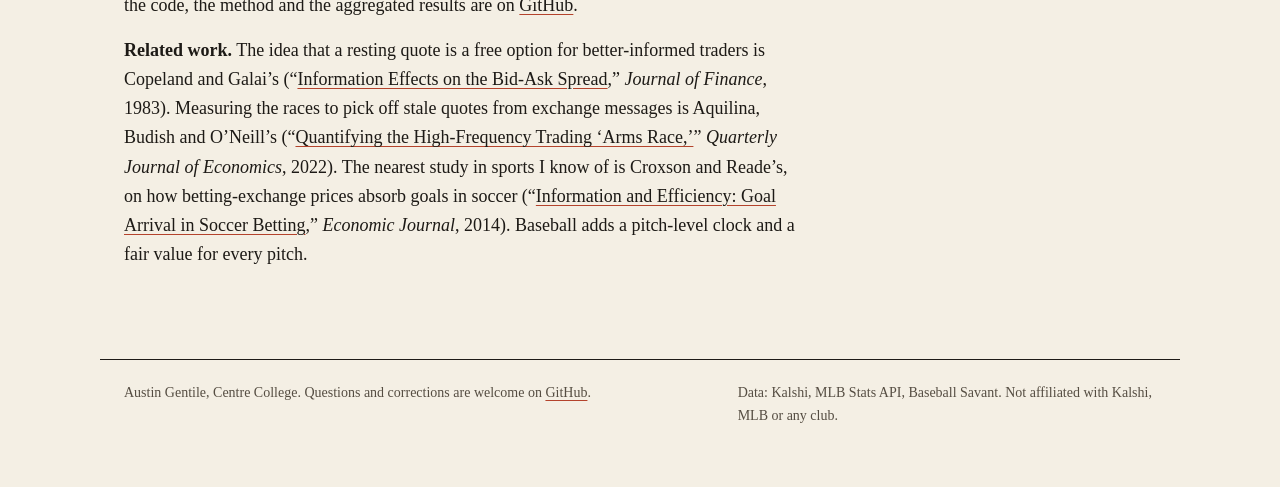
==== commit 1a80d8b9: "Page and share card from the corrected run Every number refilled from the outputs. The share card's " ====
--- a/site/index.html
+++ b/site/index.html
@@ -4,11 +4,18 @@
 <meta charset="utf-8">
 <meta name="viewport" content="width=device-width, initial-scale=1">
 <title>Release Point</title>
-<meta name="description" content="How fast does a market price a pitch? 42.1 million trades on 2026 MLB game markets, lined up against every pitch to the millisecond.">
+<meta name="description" content="How fast does a market price a pitch? 43.3 million in-game trades on Kalshi&rsquo;s MLB game markets in 2025 and 2026, lined up against every pitch to the millisecond.">
+<link rel="canonical" href="https://austinsanalytics.github.io/release-point/">
+<meta property="og:type" content="article">
 <meta property="og:title" content="Release Point: how fast does a market price a pitch?">
-<meta property="og:description" content="42.1 million trades on 2026 MLB game markets, lined up against every pitch to the millisecond.">
-<meta property="og:image" content="og.png">
+<meta property="og:description" content="43.3 million in-game trades on Kalshi&rsquo;s MLB game markets in 2025 and 2026, lined up against every pitch to the millisecond.">
+<meta property="og:url" content="https://austinsanalytics.github.io/release-point/">
+<meta property="og:image" content="https://austinsanalytics.github.io/release-point/og.png">
+<meta property="og:image:width" content="1200">
+<meta property="og:image:height" content="630">
+<meta property="og:image:alt" content="Release Point: the market&rsquo;s average response to a pitch, rising from nothing at the pitch to the whole fair move within half a minute.">
 <meta name="twitter:card" content="summary_large_image">
+<meta name="twitter:image" content="https://austinsanalytics.github.io/release-point/og.png">
 <link rel="icon" href="data:image/svg+xml,%3Csvg xmlns='http://www.w3.org/2000/svg' viewBox='0 0 32 32'%3E%3Crect width='32' height='32' rx='6' fill='%231d1a16'/%3E%3Cpath d='M5 21h7l3-11 3 16 3-9h6' fill='none' stroke='%23f4efe4' stroke-width='2.2' stroke-linecap='round' stroke-linejoin='round'/%3E%3C/svg%3E">
 <link rel="preconnect" href="https://fonts.googleapis.com">
 <link rel="preconnect" href="https://fonts.gstatic.com" crossorigin>
@@ -30,38 +37,38 @@
 <header class="open">
   <p class="kicker">Market microstructure, one pitch at a time</p>
   <h1>How fast does a market price a pitch?</h1>
-  <p class="dek">Every trade on every MLB game market Kalshi listed in 2025 and 2026, lined up against the pitch that moved it, to the millisecond.</p>
+  <p class="dek">Every in-game trade on Kalshi&rsquo;s MLB game markets in 2025 and 2026, lined up to the millisecond against the pitch before it.</p>
   <p class="byline">Austin Gentile &middot; Data through the 2026 World Series &middot; <a href="https://github.com/AustinsAnalytics/release-point">Code and method</a></p>
 </header>
 
 <main>
-<figure class="plate">
-  <div class="plate-inner">
-    <div class="fig-head"><span class="fig-no">Fig. 1</span><span class="fig-title">Jake Bauers homers: MIL from 33&cent; to 63&cent;</span>
+<div class="plate">
+  <figure class="plate-inner">
+    <div class="fig-head"><span class="fig-no">Fig. 1</span><span class="fig-title">Jake Bauers homers: MIL from 33&cent; to 66&cent;</span>
       <button class="replay" id="replay" type="button">Replay</button></div>
-    <div class="legend"><span><i class="dot" style="background:var(--blue)"></i>a trade where the taker bought MIL</span><span><i class="dot" style="background:var(--red)"></i>a trade where the taker sold</span><span><i style="background:var(--ink)"></i>the price the market was trading at, in cents (= MIL&rsquo;s chance to win)</span></div>
+    <div class="legend"><span><i class="dot" style="background:var(--blue)"></i>a trade where the taker bought MIL</span><span><i class="dot" style="background:var(--red)"></i>a trade where the taker sold MIL</span><span><i style="background:var(--ink)"></i>the price the market was trading at, in cents (= MIL&rsquo;s chance to win)</span></div>
     <div class="chart" id="fig-hero"></div>
-    <figcaption>Every fill in the market on MIL winning, from eight seconds before the pitch to thirty after: Jake Bauers&rsquo;s home run in the top of the seventh inning, MIL at LAD in the League Championship Series, October 14, 2026. The first trade more than halfway to the new price came <strong>1.14 seconds</strong> after MLB&rsquo;s pitch timestamp; MLB&rsquo;s public feed marked the play final at 29.4. Dot area is proportional to contracts.</figcaption>
-  </div>
-</figure>
+    <figcaption>Every fill in the market on MIL winning, from eight seconds before the pitch to thirty after: Jake Bauers&rsquo;s home run in the top of the seventh inning, MIL at LAD in the League Championship Series, October 14, 2026. The first trade more than halfway to the new price came <strong>1.14 seconds</strong> after MLB&rsquo;s pitch timestamp; MLB&rsquo;s public feed marked the play final at 29.4 seconds. The fair move said 63&cent;; the market settled near 66&cent;. Dot area is proportional to contracts.</figcaption>
+  </figure>
+</div>
 
 <div class="readings">
-  <div class="reading"><div class="v">4.0<small>s</small></div><div class="l">median time from a big pitch to the first trade more than halfway to its new price</div></div>
+  <div class="reading"><div class="v">4.0<small>s</small></div><div class="l">median time from a big pitch (one worth four points of win probability or more) to the first trade more than halfway to its new price</div></div>
   <div class="reading"><div class="v">83%</div><div class="l">of big pitches traded past halfway before MLB&rsquo;s own feed marked the result final</div></div>
-  <div class="reading"><div class="v">4.1&times;</div><div class="l">faster than in 2025, when a big pitch took a median 16.1 seconds to trade past halfway</div></div>
-  <div class="reading"><div class="v">38%</div><div class="l">of market makers&rsquo; trading profit handed to faster traders in the five seconds after a pitch that moved the price two points or more</div></div>
+  <div class="reading"><div class="v">4.4&times;</div><div class="l">faster than in 2025, when a big pitch took a median 17.6 seconds to trade past halfway</div></div>
+  <div class="reading"><div class="v">38%</div><div class="l">of what market makers earned on all other trades, handed to faster traders in the five seconds after pitches worth two points or more (before fees)</div></div>
 </div>
 
 <section id="lab">
   <h2><span class="no">I</span>A market where you can see the value</h2>
   <div class="prose">
     <p>Most of what is known about how fast prices absorb news comes from stock markets, and a stock market is an awkward laboratory: nobody observes what a share is worth, so the speed and the accuracy of a price&rsquo;s reaction can only be judged against a model of it. A baseball game is a cleaner experiment. Its news arrives on a schedule, a pitch every twenty seconds or so. Each piece is public, MLB stamps it to the millisecond, and what it is worth can be worked out from the inning, the score, the bases, the outs and the count.</p>
-    <p>Kalshi, an exchange regulated by the CFTC, lists a market on every MLB game: a contract that pays $1 if a team wins. Its public archive keeps every trade, to the microsecond, with the price, the size and which side crossed the spread to make it. I downloaded all of them for the 2025 and 2026 seasons and lined each one up against MLB&rsquo;s record of the pitch that came before it.</p>
+    <p>Kalshi, an exchange regulated by the CFTC, lists a market on every MLB game: a contract that pays $1 if a team wins. Its public archive keeps every trade, to the microsecond, with the price, the size and which side crossed the spread to make it. I downloaded the trades made during the 2025 and 2026 seasons&rsquo; games, from 45 minutes before first pitch to the final out, and lined each one up against MLB&rsquo;s record of the pitch that came before it.</p>
     <dl class="facts">
-      <dt>Trades</dt><dd><span class="num">42.1 million</span> in 2,440 games in 2026 (8.7 billion contracts), and <span class="num">4.1 million</span> in 2,166 games in 2025</dd>
-      <dt>Pitches</dt><dd><span class="num">725,996</span> in 2026, each with two times: when it was thrown and when MLB&rsquo;s feed marked its result final</dd>
+      <dt>Trades</dt><dd><span class="num">40.1 million</span> made during 2,469 games in 2026 (8.2 billion contracts), and <span class="num">3.2 million</span> during 2,185 games in 2025</dd>
+      <dt>Pitches</dt><dd><span class="num">725,996</span> in those games in 2026 and <span class="num">638,784</span> in 2025, each with two times: when it was thrown and when MLB&rsquo;s feed marked its result final</dd>
       <dt>Fair value</dt><dd>Baseball Savant&rsquo;s published win expectancy for an average team, shifted to agree with the market one second before each pitch</dd>
-      <dt>Costs</dt><dd>Kalshi&rsquo;s fee for this series: 3.5&cent; &times; <i>p</i>(1 &minus; <i>p</i>) per contract for the taker and 0.875&cent; &times; <i>p</i>(1 &minus; <i>p</i>) for the maker</dd>
+      <dt>Costs</dt><dd>Kalshi&rsquo;s fee on these markets: 3.5&cent; &times; <i>p</i>(1 &minus; <i>p</i>) per contract for the taker and 0.875&cent; &times; <i>p</i>(1 &minus; <i>p</i>) for the maker</dd>
     </dl>
     <p>For every pitch I measure three things. The <strong>fair move</strong>: how much the pitch should change the price, given where the market stood a second before it. The <strong>response</strong>: where the market actually traded at each instant over the next two minutes. And what every trade <strong>earned</strong>, judged one minute later.</p>
   </div>
@@ -70,150 +77,152 @@
 <section id="speed">
   <h2><span class="no">II</span>Latency</h2>
   <div class="prose">
-    <p>Nothing happens before the pitch. Five seconds before it, the price has absorbed 0.01% of the move the pitch is about to cause. Then it moves fast. The price the market trades at is halfway to its new level <span class="num">6.1</span> seconds after the pitch (95% interval 5.9&ndash;6.2) and 90% of the way there by <span class="num">18.6</span>, before the next pitch, which comes a median 21.5 seconds after the last.</p>
-  </div>
-</section>
-<figure class="plate">
-  <div class="plate-inner">
+    <p>Nothing happens before the pitch. Five seconds before it, the price has absorbed 0.01% of the move the pitch is about to cause. Then it moves fast. The price the market trades at is halfway to its new level <span class="num">6.1</span> seconds after the pitch (95% interval 6.0&ndash;6.2) and 90% of the way there by <span class="num">18.6</span>, before the next pitch, which comes a median 21.5 seconds after the last.</p>
+  </div>
+</section>
+<div class="plate">
+  <figure class="plate-inner">
     <div class="fig-head"><span class="fig-no">Fig. 2</span><span class="fig-title">The market&rsquo;s response to a pitch, as a share of the fair move</span></div>
-    <div class="chart" id="fig-response" data-t50="6.055" data-t90="18.578"></div>
-    <figcaption>Every 2026 pitch with an active market (638,118 of them). The line is the slope of the market&rsquo;s price change on the fair move at each moment; the band is a 95% interval that resamples whole games.</figcaption>
-  </div>
-</figure>
-<section>
-  <div class="prose">
-    <p>That curve waits for trades on both sides of the market, so it is the patient measure. The impatient one is the first trade that goes more than halfway to the new price. On the 39,212 big pitches of 2026, the ones that moved fair value by four points or more, it came a median <span class="num">4.0</span> seconds after the pitch: within one second 4% of the time, within two seconds 18%, within five 60%.</p>
-  </div>
-</section>
-<figure class="plate">
-  <div class="plate-inner">
+    <div class="chart" id="fig-response" data-t50="6.079" data-t90="18.603"></div>
+    <figcaption>Every 2026 pitch with an active market (647,562 of them). At each moment the line is the price change as a share of the fair move, averaged over pitches with the bigger moves counting more; the band is a 95% interval that resamples whole games.</figcaption>
+  </figure>
+</div>
+<section>
+  <div class="prose">
+    <p>That curve waits for trades on both sides of the market, so it is the patient measure. The impatient one is the first trade that goes more than halfway to the new price. On the 39,725 big pitches of 2026, the ones that moved fair value by four points or more, it came a median <span class="num">4.0</span> seconds after the pitch: within one second 4% of the time, within two seconds 18%, within five 60%.</p>
+  </div>
+</section>
+<div class="plate">
+  <figure class="plate-inner">
     <div class="fig-head"><span class="fig-no">Fig. 3</span><span class="fig-title">Seconds from a big pitch to the first trade past halfway</span></div>
-    <div class="chart" id="fig-half" data-median="3.971"></div>
-    <figcaption>2026 pitches that moved fair value by four points or more. Half-second bins; 0.5% of these pitches never traded past halfway within a minute.</figcaption>
-  </div>
-</figure>
-<section>
-  <div class="prose">
-    <p>The order that gets there first is rarely a small one. It is a median of 133 contracts, 3.4 times the typical order in the same game, and 94% of the time it is trading in the direction of the news; 17% are a thousand contracts or more. Busier markets get there sooner: when the five minutes before a big pitch were in the busiest third (about 2.6 orders a second), the first trade past halfway came in 3.2 seconds, against 4.9 in the quietest third (0.5 a second). Postseason games, the busiest markets of all, were faster still: 2.1 seconds over 548 big pitches, against 4.0 in the regular season.</p>
+    <div class="chart" id="fig-half" data-median="3.998"></div>
+    <figcaption>Every big pitch of 2026, in half-second bins. The 0.5% that never traded past halfway within a minute count in the median as slower than any that did.</figcaption>
+  </figure>
+</div>
+<section>
+  <div class="prose">
+    <p>The order that gets there first is rarely a small one. It is a median of 133 contracts, 3.6 times the median order in the same game, and 94% of the time it is trading in the direction of the news; 17% are a thousand contracts or more. Busier markets get there sooner. When the five minutes before a big pitch were in the busiest third (about 2.6 orders a second), the first trade past halfway came a median 3.2 seconds after the pitch, against 5.0 in the quietest third (0.5 a second). Postseason games, the busiest markets of all, were faster still: 2.2 seconds over 595 big pitches, against 4.0 in the regular season.</p>
   </div>
 </section>
 <section>
   <div class="prose">
     <h3>Two clocks</h3>
-    <p>MLB&rsquo;s feed gives every pitch two times: when it was thrown, and when its result was final in the feed, a median 3.9 seconds later for a called pitch and 9.6 for a ball in play, while the fielders finish the play. A market trading off MLB&rsquo;s public feed could not move before the second clock. This one does: 83% of big pitches traded past halfway before the feed had the result (95% interval 82%&ndash;84%).</p>
-    <p>Fig. 4 splits the big pitches by what happened on them, fastest first. Home runs are priced quickly, a median 3.1 seconds after the pitch, while MLB&rsquo;s feed does not mark the play final until 26.2 seconds after it. Strikeouts and walks are over the moment the pitch is caught, and the market is past halfway in 2.9 and 3.4 seconds, against the feed&rsquo;s 4.3 and 4.9. Outs in play take longest, 5.2 seconds: the ball has to be caught or thrown before the play is over. Hits are priced in 3.8.</p>
-  </div>
-</section>
-<figure class="plate">
-  <div class="plate-inner">
+    <p>MLB&rsquo;s feed gives every pitch two times: when it was thrown, and when its result was final in the feed, a median 3.9 seconds later for a called pitch and 9.6 for a ball in play, while the fielders finish the play. Anyone waiting for MLB&rsquo;s feed to mark a result final could not trade before the second clock. This market does not wait. Of the big pitches, 83% traded past halfway before the feed had marked the result final (95% interval 82%&ndash;83%).</p>
+    <p>Fig. 4 splits the big pitches by what happened on them, fastest first. Home runs are priced quickly, a median 3.1 seconds after the pitch, while MLB&rsquo;s feed does not mark the play final until 26.2 seconds after it. Strikeouts and walks are decided the moment the pitch arrives, and the market is past halfway in 2.9 and 3.4 seconds, against the feed&rsquo;s 4.3 and 4.9. Outs in play take longest, a median 5.2 seconds, because the ball has to be caught or thrown before the play is over. Hits take 3.8.</p>
+  </div>
+</section>
+<div class="plate">
+  <figure class="plate-inner">
     <div class="fig-head"><span class="fig-no">Fig. 4</span><span class="fig-title">How fast each kind of big pitch is priced, against MLB&rsquo;s feed</span></div>
     <div class="legend"><span><i class="dot" style="background:var(--blue)"></i>market: first trade past halfway (median; line spans the middle half)</span><span><i class="dot" style="background:var(--red)"></i>MLB feed: result marked final (median)</span></div>
     <div class="chart" id="fig-kinds"></div>
-    <figcaption>2026 pitches that moved fair value by four points or more, by what happened on the pitch.</figcaption>
-  </div>
-</figure>
-<section>
-  <div class="prose">
-    <p class="aside">These are times to the first trade at the new price, so they include waiting for someone to trade. On a simulated market with the real tape&rsquo;s trading rates (section VII), that wait adds a median of 0.23 seconds: the quotes themselves move a little sooner still.</p>
+    <figcaption>Every big pitch of 2026, by what happened on the pitch. HBP is a hit by pitch; an out in play includes the rare batter who reached on an error.</figcaption>
+  </figure>
+</div>
+<section>
+  <div class="prose">
+    <p class="aside">These are times to the first trade at the new price, so they include waiting for someone to trade. On a simulated market with the real tape&rsquo;s trading rates (section VII), that wait adds a median of 0.23 seconds, so the quotes themselves move a little sooner still.</p>
   </div>
 </section>
 
 <section id="accuracy">
   <h2><span class="no">III</span>Amplitude</h2>
   <div class="prose">
-    <p>Speed is worth nothing if the price lands in the wrong place. A minute after a big pitch the market has moved <span class="num">1.02</span> times the fair move (95% interval 1.01&ndash;1.02): close to one, and slightly more.</p>
-    <p>Almost nothing about the pitch is left to price after half a minute. The last few percent take longer: from thirty seconds to two minutes after a big pitch the price moves another 4.2% of the fair move (standard error 0.4%, clustered by game), about 0.27&cent; on a typical big pitch, less than the 1.0&cent; it costs to trade once. The final result says the same: regressed on the fair move, which everyone knew at the time, it gives a slope of 0.062 (standard error 0.013, clustered by game), so the price at thirty seconds had not yet absorbed about 6% of the move: 0.40&cent; on a typical big pitch, again less than the cost of a trade.</p>
-    <p>The level is right too. Teams the market priced between 70 and 80 cents before a pitch (75 on average) went on to win 74.1% of the time (95% interval 71.2%&ndash;77.1%) (Fig. 5), and the price beat the average-team model at forecasting the result, with a Brier score of 0.1747 against 0.1774: it knows who is playing.</p>
-  </div>
-</section>
-<figure class="plate">
-  <div class="plate-inner">
+    <p>Speed is worth nothing if the price lands in the wrong place. A minute after a big pitch the market has moved <span class="num">1.02</span> times the fair move (95% interval 1.01&ndash;1.02), close to one and slightly more.</p>
+    <p>Almost nothing about the pitch is left to price after half a minute. The last few percent take longer: from thirty seconds to two minutes after a big pitch the price moves another 4.4% of the fair move (standard error 0.4%, clustered by game), about 0.28&cent; on a typical big pitch, less than the 1.1&cent; it costs to trade once. The final scores say the same. Judged against how each game ended, the price thirty seconds after a big pitch had left about 6% of the fair move unpriced (standard error 1.3 percentage points, clustered by game), 0.39&cent; on a typical big pitch, again less than the cost of a trade.</p>
+    <p>The level is right too. Teams the market priced between 70 and 80 cents before a pitch (75 on average) went on to win 74.1% of the time (95% interval 71.5%&ndash;76.9%; Fig. 5), and the price beat the average-team model at forecasting the result, with a Brier score (the mean squared error of a probability forecast; lower is better) of 0.1749 against 0.1775. It knows who is playing.</p>
+  </div>
+</section>
+<div class="plate">
+  <figure class="plate-inner">
     <div class="fig-head"><span class="fig-no">Fig. 5</span><span class="fig-title">Price before the pitch against how often that team won</span></div>
     <div class="chart" id="fig-cal" style="max-width:520px"></div>
     <figcaption>2026 pitches in ten-cent bins. Bars are 95% intervals that resample whole games, since every pitch in a game shares one result.</figcaption>
-  </div>
-</figure>
+  </figure>
+</div>
 
 <section id="cost">
   <h2><span class="no">IV</span>Who pays for speed</h2>
   <div class="prose">
     <p>Someone is on the other side of every fast trade. Kalshi runs an order book: a maker posts a price and waits; a taker crosses the spread and trades against it. If a maker&rsquo;s quote is still resting when a home run clears the fence, the fastest taker gets it at the old price.</p>
-    <p>Measured a minute later, makers earned 0.23&cent; per contract across 2026, before Kalshi&rsquo;s maker fee of about 0.14&cent;. Where they earned it, and where they gave it back, depends almost entirely on the second in which the trade happened (Fig. 6). Trades in the five seconds after a pitch that moved fair value by two points or more were 5.0% of all contracts, and they cost makers 2.82&cent; a contract. Every other trade earned makers 0.39&cent;. Netted over the season, makers handed 38% of their ordinary trading profit back in those five-second windows (95% interval 35%&ndash;41%): about $4,592 a game, or $11.2 million across 2026, against $29.3 million earned on every other trade.</p>
-    <p>A resting quote is an option written for free to whoever sees the play first. Most of the time it expires harmlessly; after a pitch that moves the price it gets exercised, and quickly: 46% of the makers&rsquo; loss in those windows comes within a second and a half of the pitch, 85% within three seconds. The orders on the other side, takers trading in the direction of the news within five seconds of such a pitch, were 3.9% of contracts. They made 5.43&cent; a contract, against a taker fee of about 0.64&cent;.</p>
-  </div>
-</section>
-<figure class="plate">
-  <div class="plate-inner">
+    <p>Measured a minute later, makers earned 0.23&cent; per contract on the trades made during 2026&rsquo;s games, before Kalshi&rsquo;s maker fee of about 0.14&cent;. Where they earned it, and where they gave it back, depends mostly on how soon after a pitch the trade happened (Fig. 6). Trades in the five seconds after a pitch that moved fair value by two points or more were 5.0% of those contracts, and they cost makers 2.83&cent; a contract. Every other trade earned makers 0.39&cent;. Netted over the season, makers handed 38% of what they earned on ordinary trades back in those five-second windows (95% interval 35%&ndash;42%), about $4,615 a game, or $11.4 million across 2026, against $30.0 million earned on every other trade. Those are before fees. After Kalshi&rsquo;s maker fee, the share is 62%.</p>
+    <p>A resting quote is an option written for free to whoever sees the play first. Most of the time it expires harmlessly; after a pitch that moves the price it gets exercised, and quickly: 45% of the makers&rsquo; loss in those windows comes within a second and a half of the pitch, 85% within three seconds. The orders on the other side, takers trading in the direction of the news within five seconds of such a pitch, were 3.8% of contracts. They made 5.45&cent; a contract, against a taker fee of about 0.64&cent;.</p>
+  </div>
+</section>
+<div class="plate">
+  <figure class="plate-inner">
     <div class="fig-head"><span class="fig-no">Fig. 6</span><span class="fig-title">What a maker earned on a trade, by how soon after the pitch it happened</span></div>
     <div class="legend"><span><i class="band" style="background:var(--blue)"></i>makers earned</span><span><i class="band" style="background:var(--red)"></i>makers lost</span></div>
     <div class="chart" id="fig-markouts"></div>
-    <figcaption>Every 2026 fill, in cents per contract: the price one minute later against the trade price, from the maker&rsquo;s side, before fees.</figcaption>
-  </div>
-</figure>
+    <figcaption>Every 2026 fill from the first pitch to two minutes after the last, by seconds since the pitch before it (the bins widen to the right). Cents per contract: the price one minute later against the trade price, from the maker&rsquo;s side, before fees.</figcaption>
+  </figure>
+</div>
 
 <section id="rhythm">
   <h2><span class="no">V</span>Rhythm</h2>
   <div class="prose">
-    <p>The pitch clock gives this market something a stock market sees a few times a year: news on a timetable. Everyone knows when the next piece of news is coming, but nobody knows which pitch will matter, and the tape shows it. Across all pitches, trading barely changes as the pitch approaches: 1.06 orders a second per game in the last half second against 1.13 in the middle of the interval. Around a big pitch, it holds at about 1.8 a second until the ball is on its way, then doubles, to 3.5 a second 2.1 seconds after the pitch, and takes several seconds to settle (Fig. 7).</p>
-  </div>
-</section>
-<figure class="plate">
-  <div class="plate-inner">
+    <p>The pitch clock gives this market something a single stock sees on a few earnings days a year: news on a timetable. Everyone knows when the next piece of news is coming, but nobody knows which pitch will matter, so trading does not build ahead of the pitch. Across all pitches it barely changes as the pitch approaches, 1.06 orders a second per game in the last half second against 1.14 in the middle of the interval. Around a big pitch it holds at about 1.7 a second until the ball is on its way, then doubles, to 3.4 a second 2.1 seconds after the pitch, and settles near 2.2 a second, still above where it started (Fig. 7).</p>
+  </div>
+</section>
+<div class="plate">
+  <figure class="plate-inner">
     <div class="fig-head"><span class="fig-no">Fig. 7</span><span class="fig-title">Orders per second around a big pitch</span></div>
     <div class="chart" id="fig-pulse"></div>
-    <figcaption>Every 2026 pitch that moved fair value by four points or more (40,045 of them), with every taker order from ten seconds before to twenty after, in quarter-second bins, per game.</figcaption>
-  </div>
-</figure>
+    <figcaption>Every big pitch of 2026 (39,725 of them), with every taker order from ten seconds before to twenty after, in quarter-second bins, per game.</figcaption>
+  </figure>
+</div>
 
 <section id="seasons">
   <h2><span class="no">VI</span>A faster market</h2>
   <div class="prose">
-    <p>These markets are young: Kalshi&rsquo;s archive of MLB game markets begins on April 16, 2025. In that first season a game drew about 1,891 trades; in 2026, about 17,250. Along with the volume came speed. The median time from a big pitch to the first trade past halfway fell from 16.1 seconds in 2025 to 4.0 in 2026, and the share of big pitches priced before MLB&rsquo;s feed had the result rose from 20% to 83% (Fig. 8).</p>
-    <p>Within 2026 it kept getting faster: from 9.0 seconds in March to 2.9 in September, and 2.2 in the October postseason. That is not only because the markets got busier: in markets that were equally busy before the pitch (one to two orders a second), it fell from 6.5 seconds in March to 2.8 in September (Fig. 9). Market makers felt it. On ordinary trades they earned 0.70&cent; a contract in 2025 and 0.39&cent; in 2026, and the share of that profit they handed to faster traders after news rose from 25% to 38%, consistent with a more competitive market that leaves less room for a slow quote.</p>
-  </div>
-</section>
-<figure class="plate">
-  <div class="plate-inner">
+    <p>These markets are young. Kalshi&rsquo;s archive of MLB game markets begins on April 16, 2025, and in that first season a game drew about 1,500 trades while it was played; in 2026, about 16,200. Along with the volume came speed. The whole response moved earlier, halfway to the fair move 19.5 seconds after the pitch in 2025 and 6.1 in 2026 (Fig. 8). The median time from a big pitch to the first trade past halfway fell from 17.6 seconds to 4.0, and the share of big pitches priced before MLB&rsquo;s feed had the result rose from 20% to 83%.</p>
+    <p>Within 2026 it kept getting faster, from 8.9 seconds in March to 2.9 in September and 2.2 in the postseason. That is not only because the markets got busier: in markets that were equally busy before the pitch (one to two orders a second), it fell from 6.8 seconds in March to 2.8 in September (Fig. 9). Market makers felt it. On ordinary trades they earned 0.70&cent; a contract in 2025 and 0.39&cent; in 2026. Of that profit, the share lost within two seconds of a pitch that moved fair value two points or more went from 2% to 28%, and within five seconds from 25% to 38%. Over fifteen seconds it was about the same, 36% and 39%. The faster market did not take a much bigger share from a stale quote; it took it sooner.</p>
+  </div>
+</section>
+<div class="plate">
+  <figure class="plate-inner">
     <div class="fig-head"><span class="fig-no">Fig. 8</span><span class="fig-title">Response to a pitch, 2025 against 2026</span></div>
     <div class="legend"><span><i style="background:var(--red)"></i>2025</span><span><i style="background:var(--blue)"></i>2026</span></div>
     <div class="chart" id="fig-seasons"></div>
-  </div>
-</figure>
-<figure class="plate">
-  <div class="plate-inner">
+    <figcaption>Every pitch with an active market: 499,681 in 2025 and 647,562 in 2026, read as in Fig. 2.</figcaption>
+  </figure>
+</div>
+<div class="plate">
+  <figure class="plate-inner">
     <div class="fig-head"><span class="fig-no">Fig. 9</span><span class="fig-title">Median seconds from a big pitch to the first trade past halfway, by month</span></div>
     <div class="legend"><span><i class="dot" style="background:var(--blue)"></i>every big pitch</span><span><i class="dot" style="background:var(--red)"></i>only when the market was equally busy beforehand (1 to 2 orders a second)</span></div>
     <div class="chart" id="fig-monthly"></div>
-    <figcaption>Months with at least 50 such pitches. The equally busy line holds the market&rsquo;s activity before the pitch fixed, so the speed-up is not just more trading.</figcaption>
-  </div>
-</figure>
+    <figcaption>Regular-season months with at least 50 big pitches, then each postseason. Pitches that never traded past halfway within a minute count as slower than a minute. The equally busy line holds the market&rsquo;s activity before the pitch fixed, so the speed-up within 2026 is not just more trading.</figcaption>
+  </figure>
+</div>
 
 <section id="checks">
   <h2><span class="no">VII</span>Checks and limits</h2>
   <div class="prose">
-    <p><strong>A simulated market with known answers.</strong> Kalshi&rsquo;s archive keeps trades, not quotes, so every price here is read off the tape: a taker who buys pays the ask, one who sells hits the bid, and the latest of each brackets the midpoint. To check that this measures what I say it does, I simulate 400 games where the truth is known: a fair value that jumps after each pitch, makers who reprice after random delays, noise traders at the real tape&rsquo;s rates, and fast traders who hit stale quotes. The first trade past halfway always comes after the true repricing, by a median of 0.23 seconds; the curve read off the trades trails the true quotes by at most 13% of the move and has caught up within seven seconds (Fig. 10); and the makers&rsquo; one-minute profits come back within 0.3% of the truth.</p>
-  </div>
-</section>
-<figure class="plate">
-  <div class="plate-inner">
+    <p><strong>A simulated market with known answers.</strong> Kalshi&rsquo;s archive keeps trades, not quotes, so every price here is read off the tape: a taker who buys pays the ask, one who sells hits the bid, and the latest of each brackets the midpoint. To check that this measures what I say it does, I simulate 400 games where the truth is known: a fair value that jumps after each pitch, makers who reprice after random delays, noise traders at the real tape&rsquo;s rates, and fast traders who hit stale quotes. The first trade past halfway comes after the true repricing every time, by a median of 0.23 seconds. The curve read off the trades trails the true quotes by at most 13% of the move and is within one percent of them from 9 seconds on (Fig. 10), and the makers&rsquo; one-minute profits come back within 0.02% of the truth.</p>
+  </div>
+</section>
+<div class="plate">
+  <figure class="plate-inner">
     <div class="fig-head"><span class="fig-no">Fig. 10</span><span class="fig-title">On a simulated market: the true quotes and what the trades show</span></div>
     <div class="legend"><span><i style="background:var(--red)"></i>true quotes (known in the simulation)</span><span><i style="background:var(--blue)"></i>read off the trades</span></div>
     <div class="chart" id="fig-sim"></div>
-  </div>
-</figure>
-<section>
-  <div class="prose">
-    <p><strong>A placebo.</strong> Moving each pitch ten seconds early, the price drifts 0.01% of the coming move (95% interval −0.05% to 0.06%). Nothing leaks before the pitch.</p>
-    <p><strong>No look-ahead.</strong> The price before a pitch uses only trades from more than a second before it. Every Kalshi market is matched to its MLB game by teams, date and the moment the market closed, which Kalshi does right after the final out, and every matched market settled the way the final score says it should: 4,894 of 4,894 in 2026 and 4,332 of 4,332 in 2025.</p>
-    <p><strong>Limits.</strong> Quotes are seen only when someone trades against them, so the times here are upper bounds by a fraction of a second. The clock is MLB&rsquo;s own pitch timestamp, and whatever delay MLB&rsquo;s system has is inside every number. The fair move comes from an average-team model shifted to the market&rsquo;s view, which ignores who is batting and pitching. One-minute markouts include the next few pitches&rsquo; news, which averages out but adds noise. Fees follow Kalshi&rsquo;s published schedule for this series. This is one exchange, and nothing here is a recommendation to trade.</p>
+    <figcaption>400 simulated games with the real tape&rsquo;s trading rates. The true quotes are the makers&rsquo; own midpoint, which only the simulation knows; the other line is read off the trades exactly as on the real tape.</figcaption>
+  </figure>
+</div>
+<section>
+  <div class="prose">
+    <p><strong>A placebo.</strong> With each pitch moved ten seconds earlier, the price drifts 0.00% of the coming move (95% interval −0.07% to 0.06%). Nothing leaks before the pitch.</p>
+    <p><strong>No look-ahead.</strong> The price before a pitch uses only trades from more than a second before it, and so does the typical spread used to read it. Every Kalshi market is matched to its MLB game by the teams and the moment the market closed, which Kalshi does right after the final out (a postponed game keeps its original date in Kalshi&rsquo;s ticker), and every matched market settled the way the final score says it should: 4,938 of 4,938 in 2026 and 4,370 of 4,370 in 2025.</p>
+    <p><strong>Limits.</strong> Quotes are seen only when someone trades against them, so the times here run a little late: on the simulated market, by a median of 0.23 seconds. The clock is MLB&rsquo;s own pitch timestamp, and whatever delay MLB&rsquo;s system has is inside every number. The fair move comes from an average-team model shifted to the market&rsquo;s view, which ignores who is batting and pitching. One-minute profit figures include the next few pitches&rsquo; news, which averages out but adds noise. Fees follow the formula Kalshi publishes for these markets, before any rounding to the cent. This is one exchange, and nothing here is a recommendation to trade.</p>
   </div>
 </section>
 
 <section id="method">
   <h2><span class="no">VIII</span>Data and code</h2>
   <div class="prose">
-    <p>Everything on this page is produced by one pipeline: <code>make data</code> downloads the trades (Kalshi&rsquo;s public trade API), the play-by-play with both pitch timestamps (MLB Stats API) and the pitch-level game states and win expectancy (Baseball Savant); <code>make all</code> builds the tables, runs the event study, the analysis, the simulation and 19 tests, and writes this page, filling every number from the outputs. The raw trades stay on disk and are not republished; the code, the method and the aggregated results are on <a href="https://github.com/AustinsAnalytics/release-point">GitHub</a>.</p>
-    <p><strong>Related work.</strong> The idea that a resting quote is a free option for better-informed traders is Copeland and Galai&rsquo;s (&ldquo;Information Effects on the Bid-Ask Spread,&rdquo; <i>Journal of Finance</i>, 1983). Measuring the races to pick off stale quotes from exchange messages is Aquilina, Budish and O&rsquo;Neill&rsquo;s (&ldquo;Quantifying the High-Frequency Trading &lsquo;Arms Race&rsquo;,&rdquo; <i>Quarterly Journal of Economics</i>, 2022). The closest study in sports is Croxson and Reade&rsquo;s, on how betting-exchange prices absorb goals in soccer (&ldquo;Information and Efficiency: Goal Arrival in Soccer Betting,&rdquo; <i>Economic Journal</i>, 2014). Baseball adds a pitch-level clock and a fair value for every pitch.</p>
+    <p>Everything on this page is produced by one pipeline: <code>make data</code> downloads the trades (Kalshi&rsquo;s public trade API), the play-by-play with both pitch timestamps (MLB Stats API) and the pitch-level game states and win expectancy (Baseball Savant); <code>make all</code> builds the tables, runs the event study, the analysis, the simulation and 22 tests, and writes this page, filling every number from the outputs. The raw trades stay on disk and are not republished; the code, the method and the aggregated results are on <a href="https://github.com/AustinsAnalytics/release-point">GitHub</a>.</p>
+    <p><strong>Related work.</strong> The idea that a resting quote is a free option for better-informed traders is Copeland and Galai&rsquo;s (&ldquo;<a href="https://doi.org/10.1111/j.1540-6261.1983.tb03834.x">Information Effects on the Bid-Ask Spread</a>,&rdquo; <i>Journal of Finance</i>, 1983). Measuring the races to pick off stale quotes from exchange messages is Aquilina, Budish and O&rsquo;Neill&rsquo;s (&ldquo;<a href="https://doi.org/10.1093/qje/qjab032">Quantifying the High-Frequency Trading &lsquo;Arms Race,&rsquo;</a>&rdquo; <i>Quarterly Journal of Economics</i>, 2022). The nearest study in sports I know of is Croxson and Reade&rsquo;s, on how betting-exchange prices absorb goals in soccer (&ldquo;<a href="https://doi.org/10.1111/ecoj.12033">Information and Efficiency: Goal Arrival in Soccer Betting</a>,&rdquo; <i>Economic Journal</i>, 2014). Baseball adds a pitch-level clock and a fair value for every pitch.</p>
   </div>
 </section>
 </main>
@@ -221,7 +230,7 @@
 <footer>
   <div class="cols">
     <div>Austin Gentile, Centre College. Questions and corrections are welcome on <a href="https://github.com/AustinsAnalytics/release-point">GitHub</a>.</div>
-    <div>Data: Kalshi, MLB Stats API, Baseball Savant. Not affiliated with Kalshi, MLB, or any club.</div>
+    <div>Data: Kalshi, MLB Stats API, Baseball Savant. Not affiliated with Kalshi, MLB or any club.</div>
   </div>
 </footer>
 
--- a/site/assets/style.css
+++ b/site/assets/style.css
@@ -0,0 +1,227 @@
+/* Release Point. A recording plate from a physiology laboratory: smoked drum or aged paper, one ink trace, a
+   chronograph time base under every time axis, numbered figures with captions. */
+:root {
+  --paper: #f4efe4;
+  --paper-2: #ece5d6;
+  --ink: #1d1a16;
+  --ink-2: #554d42;
+  --ink-3: #6f6558;
+  --rule: #cfc3ad;
+  --grid: #e3dbcb;
+  --blue: #2a5d9e;
+  --red: #b4432c;
+  --band: rgba(42, 93, 158, .12);
+  --neutral: #a49b8c;
+  --tip-bg: #1d1a16;
+  --tip-ink: #f4efe4;
+  --serif-display: "Cormorant Garamond", "Times New Roman", serif;
+  --serif: "Source Serif 4", Georgia, serif;
+  --sans: "Instrument Sans", "Helvetica Neue", Arial, sans-serif;
+  color-scheme: light;
+}
+@media (prefers-color-scheme: dark) {
+  :root:not([data-theme="light"]) {
+    --paper: #141210;
+    --paper-2: #1c1916;
+    --ink: #ece3cf;
+    --ink-2: #b7ac97;
+    --ink-3: #968c7c;
+    --rule: #3b342c;
+    --grid: #262019;
+    --blue: #5a8ddb;
+    --red: #de6449;
+    --band: rgba(90, 141, 219, .16);
+    --neutral: #6f675b;
+    --tip-bg: #ece3cf;
+    --tip-ink: #141210;
+    color-scheme: dark;
+  }
+}
+:root[data-theme="dark"] {
+  --paper: #141210;
+  --paper-2: #1c1916;
+  --ink: #ece3cf;
+  --ink-2: #b7ac97;
+  --ink-3: #968c7c;
+  --rule: #3b342c;
+  --grid: #262019;
+  --blue: #5a8ddb;
+  --red: #de6449;
+  --band: rgba(90, 141, 219, .16);
+  --neutral: #6f675b;
+  --tip-bg: #ece3cf;
+  --tip-ink: #141210;
+  color-scheme: dark;
+}
+
+* { box-sizing: border-box; }
+html { -webkit-text-size-adjust: 100%; }
+body {
+  margin: 0;
+  background: var(--paper);
+  color: var(--ink);
+  font: 400 18px/1.62 var(--serif);
+  font-optical-sizing: auto;
+  text-rendering: optimizeLegibility;
+}
+a { color: inherit; text-decoration-color: var(--red); text-underline-offset: .18em; text-decoration-thickness: 1px; }
+a:hover { text-decoration-thickness: 2px; }
+::selection { background: var(--red); color: var(--paper); }
+
+/* ---------- top bar ---------- */
+.bar {
+  display: flex; justify-content: space-between; align-items: center; gap: 16px;
+  max-width: 1080px; margin: 0 auto; padding: 18px 24px 0;
+  font: 500 12px/1 var(--sans); letter-spacing: .14em; text-transform: uppercase; color: var(--ink-2);
+}
+.mark { display: flex; align-items: center; gap: 10px; color: var(--ink); text-decoration: none; }
+.mark svg { width: 34px; height: 18px; }
+.theme {
+  font: inherit; letter-spacing: inherit; text-transform: inherit; color: inherit; background: none;
+  border: 1px solid var(--rule); border-radius: 999px; padding: 7px 12px; cursor: pointer;
+}
+.theme:hover, .theme:focus-visible { border-color: var(--ink-2); color: var(--ink); }
+.theme:focus-visible, .replay:focus-visible, details.data summary:focus-visible, a:focus-visible {
+  outline: 2px solid var(--blue); outline-offset: 2px;
+}
+
+/* ---------- opening ---------- */
+header.open { max-width: 1080px; margin: 0 auto; padding: 56px 24px 8px; }
+.kicker { font: 600 12px/1.2 var(--sans); letter-spacing: .2em; text-transform: uppercase; color: var(--red); margin: 0 0 18px; }
+h1 {
+  font: 500 clamp(40px, 6.2vw, 76px)/1.02 var(--serif-display);
+  letter-spacing: -.01em; margin: 0 0 22px; max-width: 15ch;
+}
+.dek { font: 400 21px/1.5 var(--serif); color: var(--ink-2); max-width: 46ch; margin: 0 0 8px; }
+.byline { font: 500 13px/1.5 var(--sans); color: var(--ink-3); margin: 18px 0 0; }
+
+/* ---------- the plates ---------- */
+figure { margin: 0; }
+.plate {
+  max-width: 1080px; margin: 30px auto 8px; padding: 0 24px;
+}
+.plate-inner {
+  border-top: 1px solid var(--ink); border-bottom: 1px solid var(--ink);
+  padding: 14px 0 12px; position: relative;
+}
+.plate-inner::before, .plate-inner::after {
+  content: ""; position: absolute; left: 0; right: 0; height: 1px; background: var(--rule);
+}
+.plate-inner::before { top: 3px; }
+.plate-inner::after { bottom: 3px; }
+.fig-head { display: flex; gap: 14px; align-items: baseline; flex-wrap: wrap; margin: 4px 0 10px; }
+.fig-no { font: 600 11px/1 var(--sans); letter-spacing: .2em; text-transform: uppercase; color: var(--red); }
+.fig-title { font: 600 16px/1.35 var(--sans); color: var(--ink); }
+.chart { width: 100%; position: relative; }
+figcaption { font: 400 15px/1.55 var(--serif); color: var(--ink-2); margin-top: 8px; max-width: 72ch; }
+figcaption strong { color: var(--ink); font-weight: 600; }
+.legend { display: flex; flex-wrap: wrap; gap: 6px 18px; font: 500 13px/1.3 var(--sans); color: var(--ink-2); margin: 0 0 6px; }
+.legend span { display: inline-flex; align-items: center; gap: 7px; }
+.legend i { display: inline-block; width: 18px; height: 2px; border-radius: 2px; }
+.legend i.dot { width: 9px; height: 9px; border-radius: 50%; }
+.legend i.band { height: 9px; border-radius: 2px; }
+
+/* svg pieces */
+.grid { stroke: var(--grid); stroke-width: 1; }
+.axis { stroke: var(--ink-3); stroke-width: 1; }
+.tick { font: 500 11.5px var(--sans); fill: var(--ink-3); font-variant-numeric: tabular-nums; }
+.axis-label { font: 500 11.5px var(--sans); fill: var(--ink-2); }
+.timebase line { stroke: var(--ink-3); stroke-width: 1; }
+.cross { stroke: var(--ink-2); stroke-width: 1; pointer-events: none; }
+.dot { stroke: var(--paper); stroke-width: 2; pointer-events: none; }
+.note { font: 500 12px var(--sans); fill: var(--ink-2); }
+.note-strong { font: 600 12.5px var(--sans); fill: var(--ink); }
+.hit:focus { outline: none; }
+.hit:focus-visible { outline: 2px solid var(--blue); outline-offset: 2px; }
+.mark-hit { cursor: default; }
+.mark-hit:focus { outline: none; }
+.mark-hit:focus-visible { outline: 2px solid var(--blue); outline-offset: 1px; }
+
+/* tooltip */
+.tip {
+  position: absolute; left: 0; top: 0; z-index: 10; pointer-events: none; opacity: 0; transition: opacity .12s;
+  background: var(--tip-bg); color: var(--tip-ink); border-radius: 6px; padding: 8px 10px; min-width: 120px;
+  font: 400 12.5px/1.45 var(--sans); box-shadow: 0 6px 24px rgba(0, 0, 0, .18);
+}
+.tip-title { font-weight: 600; margin-bottom: 3px; opacity: .8; }
+.tip-row { display: flex; align-items: center; gap: 7px; white-space: nowrap; }
+.tip-row strong { font-weight: 650; font-variant-numeric: tabular-nums; }
+.tip-label { opacity: .78; }
+.tip-key { width: 12px; height: 2px; border-radius: 2px; flex: none; }
+
+/* data tables */
+details.data { margin-top: 6px; font: 400 13px/1.4 var(--sans); color: var(--ink-2); }
+details.data summary { cursor: pointer; width: fit-content; letter-spacing: .08em; text-transform: uppercase; font-size: 11px; font-weight: 600; }
+details.data .table-scroll { max-width: 100%; overflow-x: auto; }
+details.data table { border-collapse: collapse; margin: 8px 0 4px; font-variant-numeric: tabular-nums; }
+details.data caption { text-align: left; padding-bottom: 4px; color: var(--ink-3); }
+details.data th, details.data td { padding: 3px 14px 3px 0; text-align: right; border-bottom: 1px solid var(--grid); }
+details.data th:first-child, details.data td:first-child { text-align: left; }
+details.data th { color: var(--ink-3); font-weight: 600; }
+@media (max-width: 480px) {
+  details.data { font-size: 12.5px; }
+  details.data th, details.data td { padding-right: 8px; }
+}
+
+/* ---------- readings (stat tiles) ---------- */
+.readings {
+  max-width: 1080px; margin: 18px auto 0; padding: 0 24px;
+  display: grid; grid-template-columns: repeat(4, 1fr); gap: 0;
+}
+.reading { padding: 16px 18px 16px 0; border-right: 1px solid var(--rule); margin-right: 18px; }
+.reading:last-child { border-right: 0; margin-right: 0; }
+.reading .v { font: 600 40px/1.05 var(--sans); letter-spacing: -.02em; color: var(--ink); }
+.reading .v small { font-size: 20px; font-weight: 600; margin-left: 2px; }
+.reading .l { font: 400 14px/1.45 var(--serif); color: var(--ink-2); margin-top: 8px; }
+
+/* ---------- the text ---------- */
+main { display: block; }
+section { max-width: 1080px; margin: 0 auto; padding: 0 24px; }
+.prose { max-width: 680px; }
+section > h2 {
+  display: flex; align-items: baseline; gap: 14px; margin: 76px 0 14px;
+  font: 500 38px/1.1 var(--serif-display); letter-spacing: -.005em;
+}
+section > h2 .no { font: 600 12px/1 var(--sans); letter-spacing: .2em; color: var(--red); text-transform: uppercase; transform: translateY(-6px); }
+h3 { font: 600 17px/1.35 var(--sans); margin: 34px 0 6px; }
+p { margin: 0 0 16px; }
+.prose p:first-of-type::first-letter { }
+.aside { font: 400 15.5px/1.55 var(--serif); color: var(--ink-2); border-left: 2px solid var(--rule); padding: 2px 0 2px 16px; margin: 22px 0; }
+.num { font-family: var(--sans); font-weight: 600; font-variant-numeric: tabular-nums; font-size: .92em; }
+dl.facts { display: grid; grid-template-columns: max-content 1fr; gap: 6px 18px; font: 400 15px/1.5 var(--serif); margin: 16px 0 22px; }
+dl.facts dt { font: 600 12px/1.9 var(--sans); letter-spacing: .08em; text-transform: uppercase; color: var(--ink-3); }
+dl.facts dd { margin: 0; color: var(--ink-2); }
+code { font: 500 .86em/1 ui-monospace, "SF Mono", Menlo, monospace; background: var(--paper-2); padding: 2px 5px; border-radius: 4px; }
+
+.two { display: grid; grid-template-columns: 1fr 1fr; gap: 28px; }
+
+footer { max-width: 1080px; margin: 90px auto 0; padding: 22px 24px 60px; border-top: 1px solid var(--ink); font: 400 14px/1.6 var(--serif); color: var(--ink-2); }
+footer .cols { display: grid; grid-template-columns: 1.4fr 1fr; gap: 28px; }
+
+/* hero */
+.replay {
+  font: 600 11px/1 var(--sans); letter-spacing: .14em; text-transform: uppercase; color: var(--ink-2);
+  background: none; border: 1px solid var(--rule); border-radius: 999px; padding: 7px 12px; cursor: pointer;
+}
+.replay:hover, .replay:focus-visible { color: var(--ink); border-color: var(--ink-2); }
+.trace { fill: none; stroke: var(--ink); stroke-width: 2; stroke-linejoin: round; stroke-linecap: round; }
+.print-buy { fill: var(--blue); }
+.print-sell { fill: var(--red); }
+
+@media (max-width: 860px) {
+  .readings { grid-template-columns: 1fr 1fr; }
+  .reading:nth-child(2) { border-right: 0; margin-right: 0; }
+  .reading { border-bottom: 1px solid var(--rule); }
+  .two { grid-template-columns: 1fr; }
+  footer .cols { grid-template-columns: 1fr; }
+}
+@media (max-width: 520px) {
+  body { font-size: 17px; }
+  .bar, header.open, .plate, section, .readings, footer { padding-left: 16px; padding-right: 16px; }
+  .reading .v { font-size: 32px; }
+  section > h2 { font-size: 31px; margin-top: 60px; }
+  .dek { font-size: 19px; }
+}
+@media (prefers-reduced-motion: reduce) {
+  * { animation: none !important; transition: none !important; }
+}
